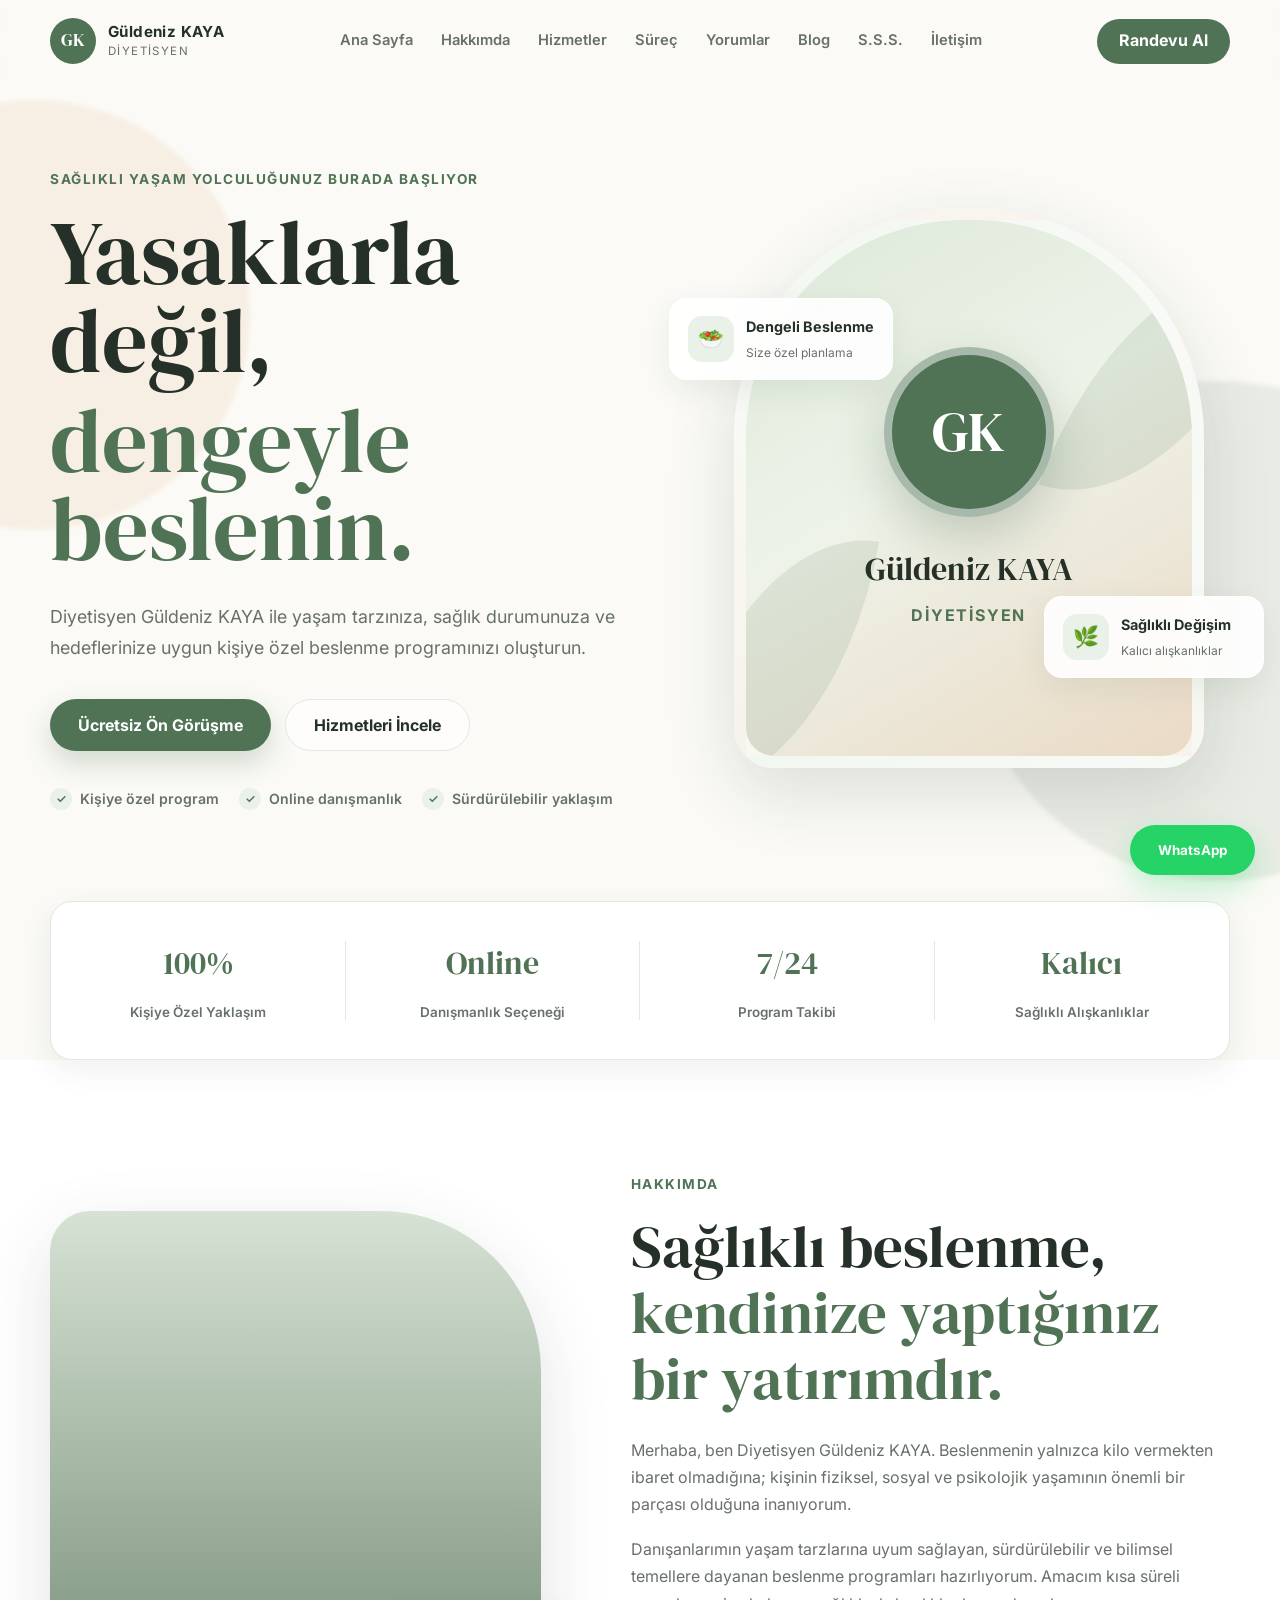
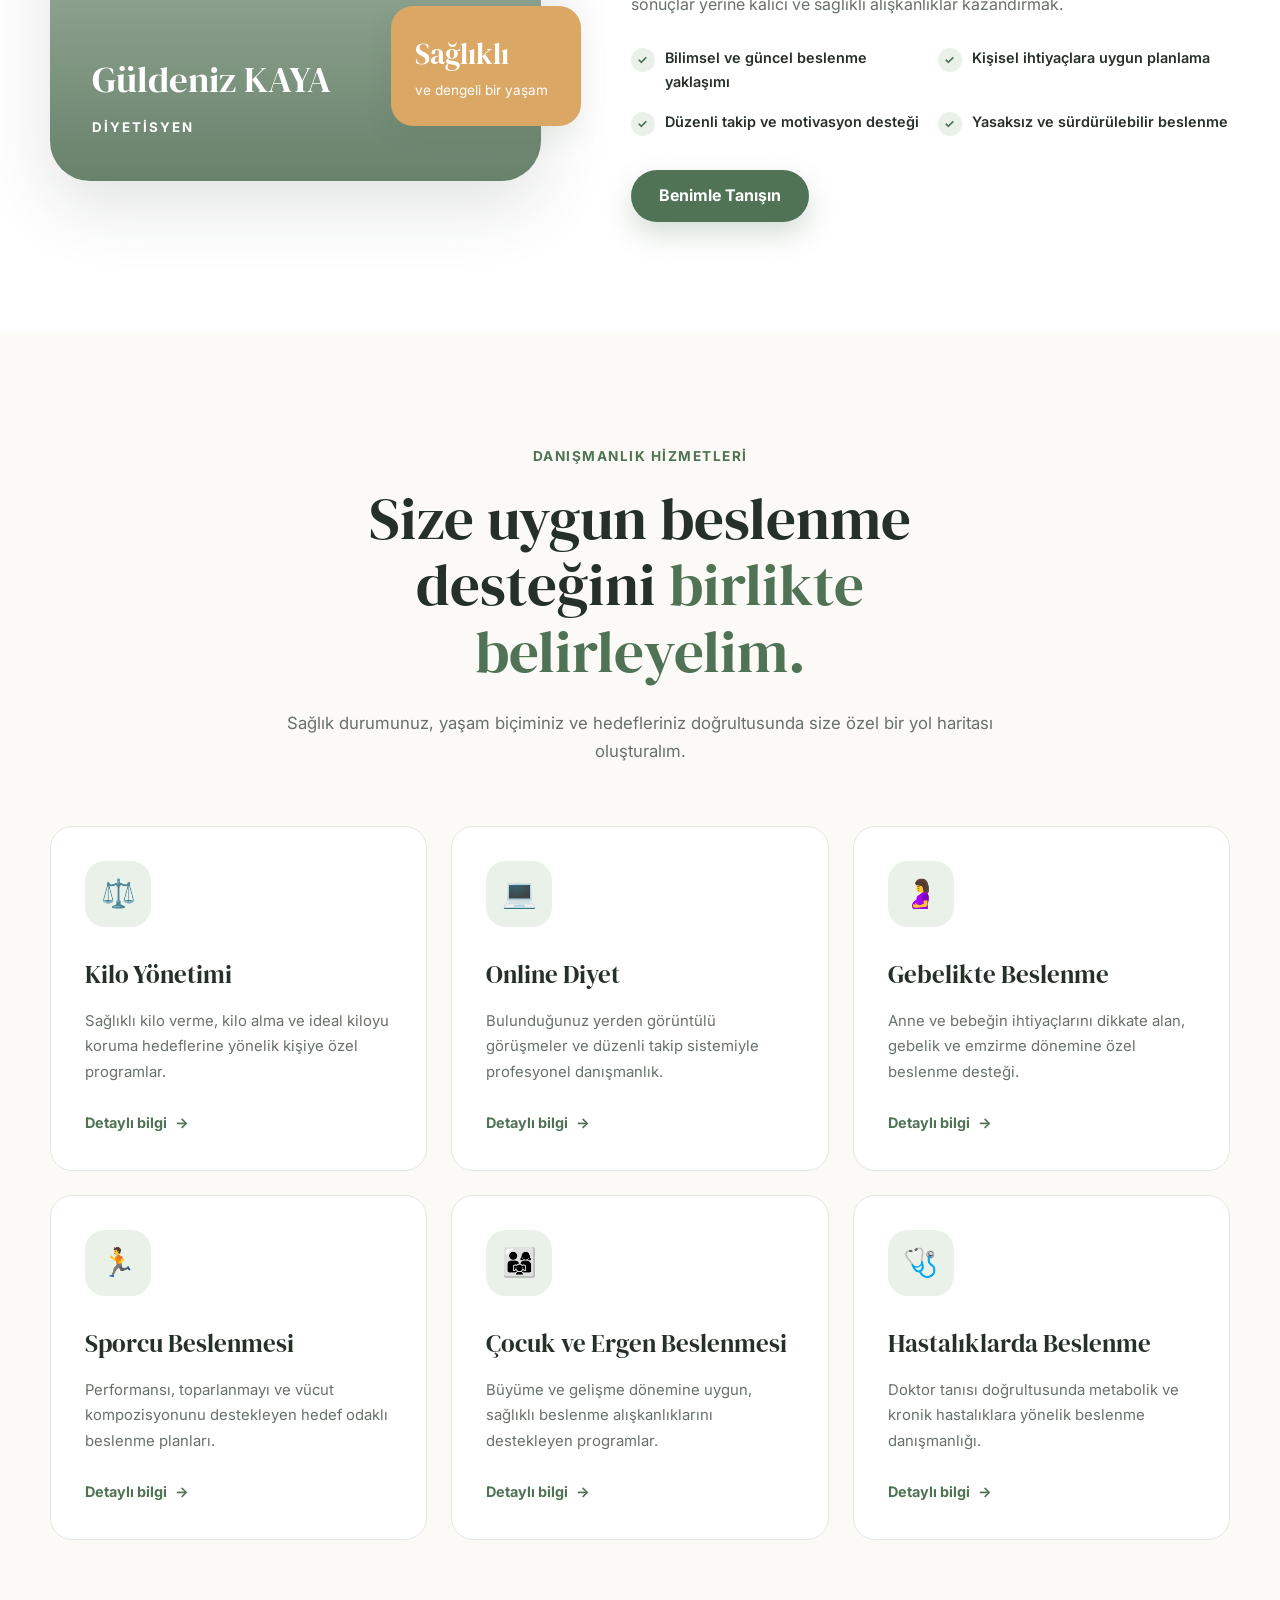
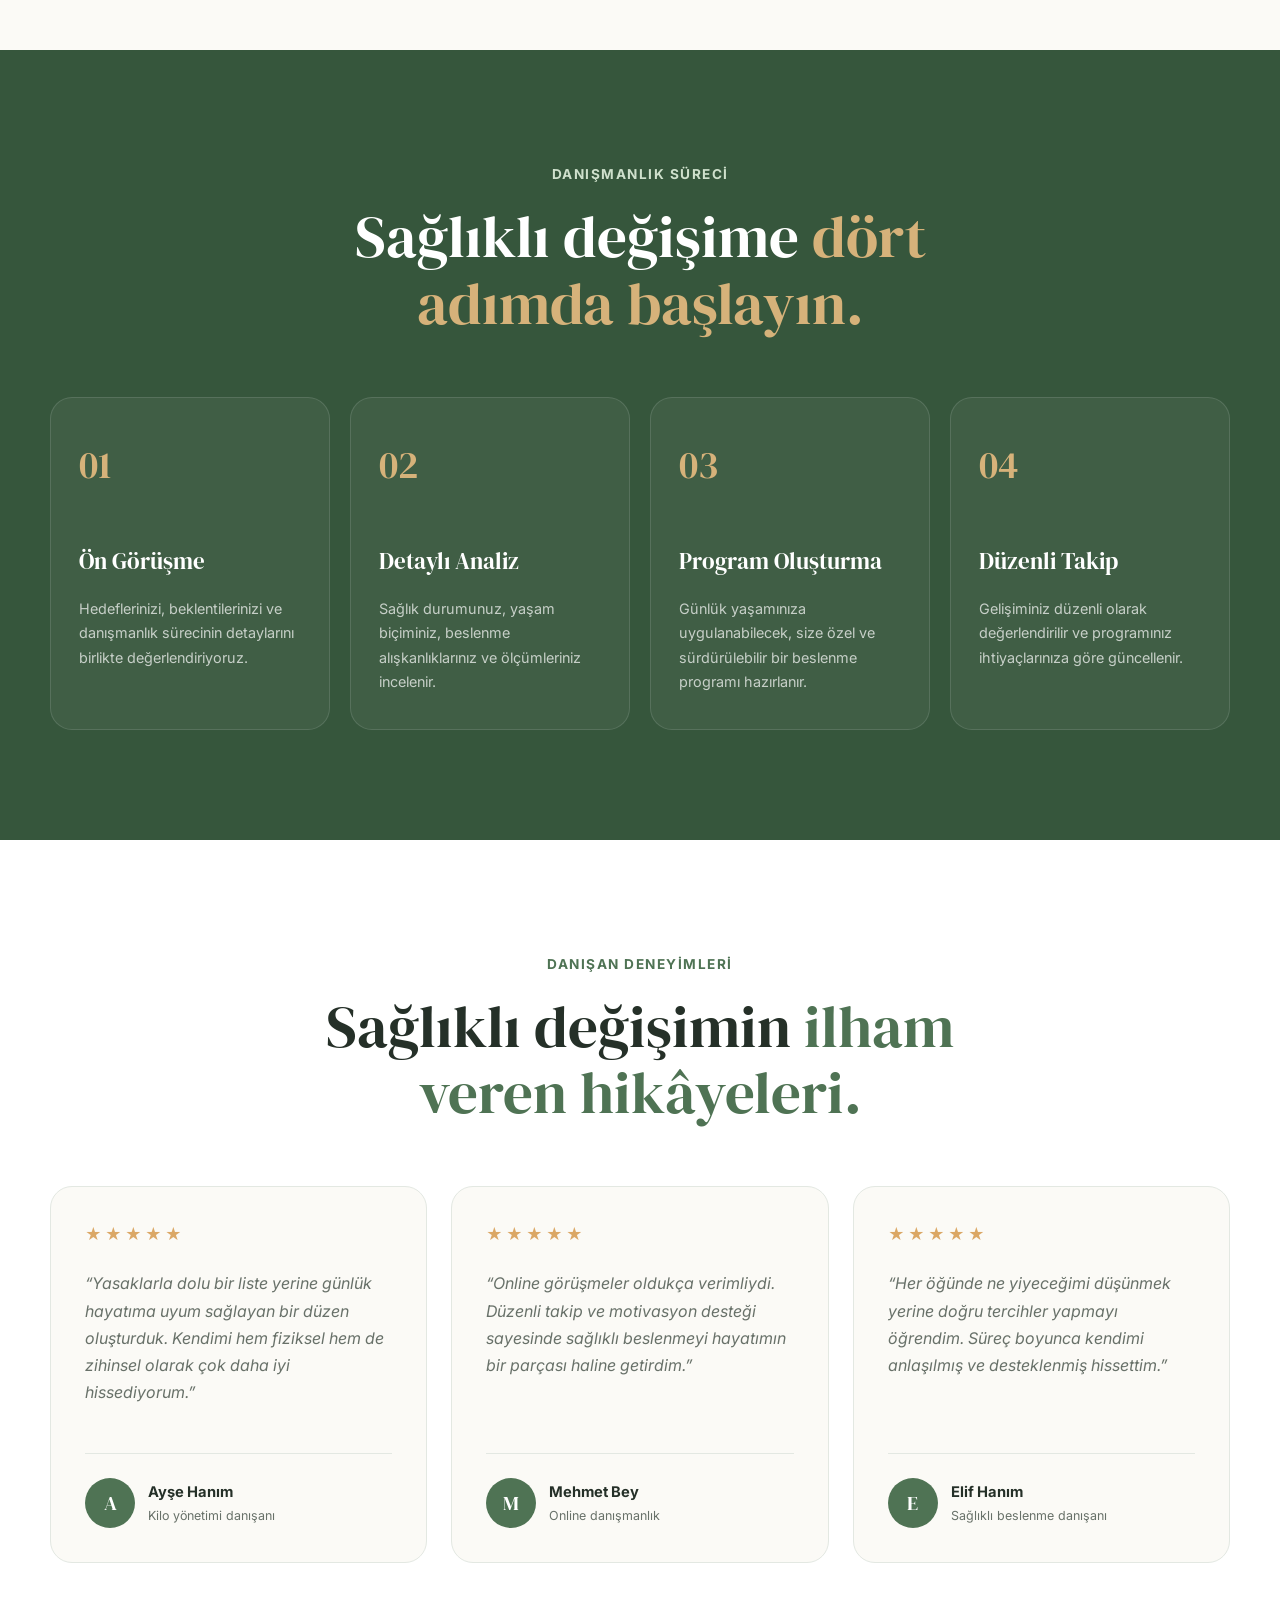
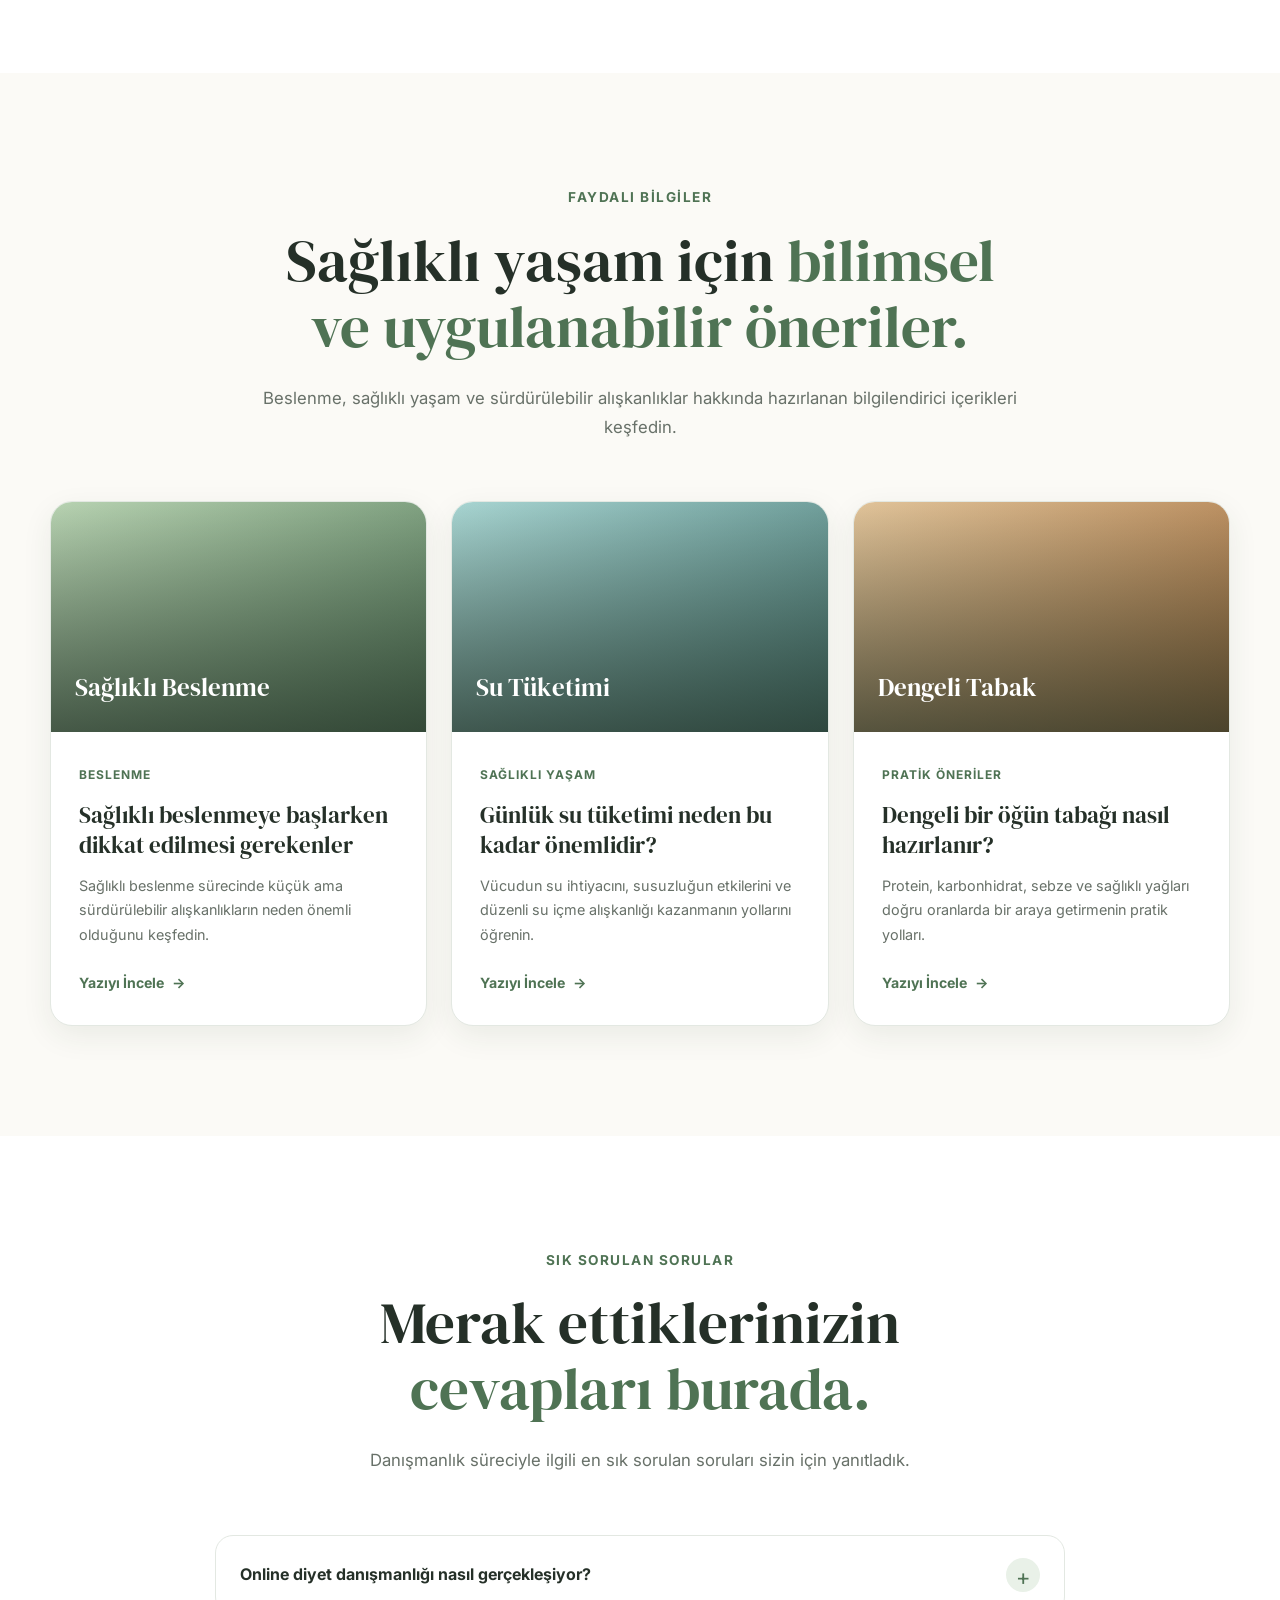
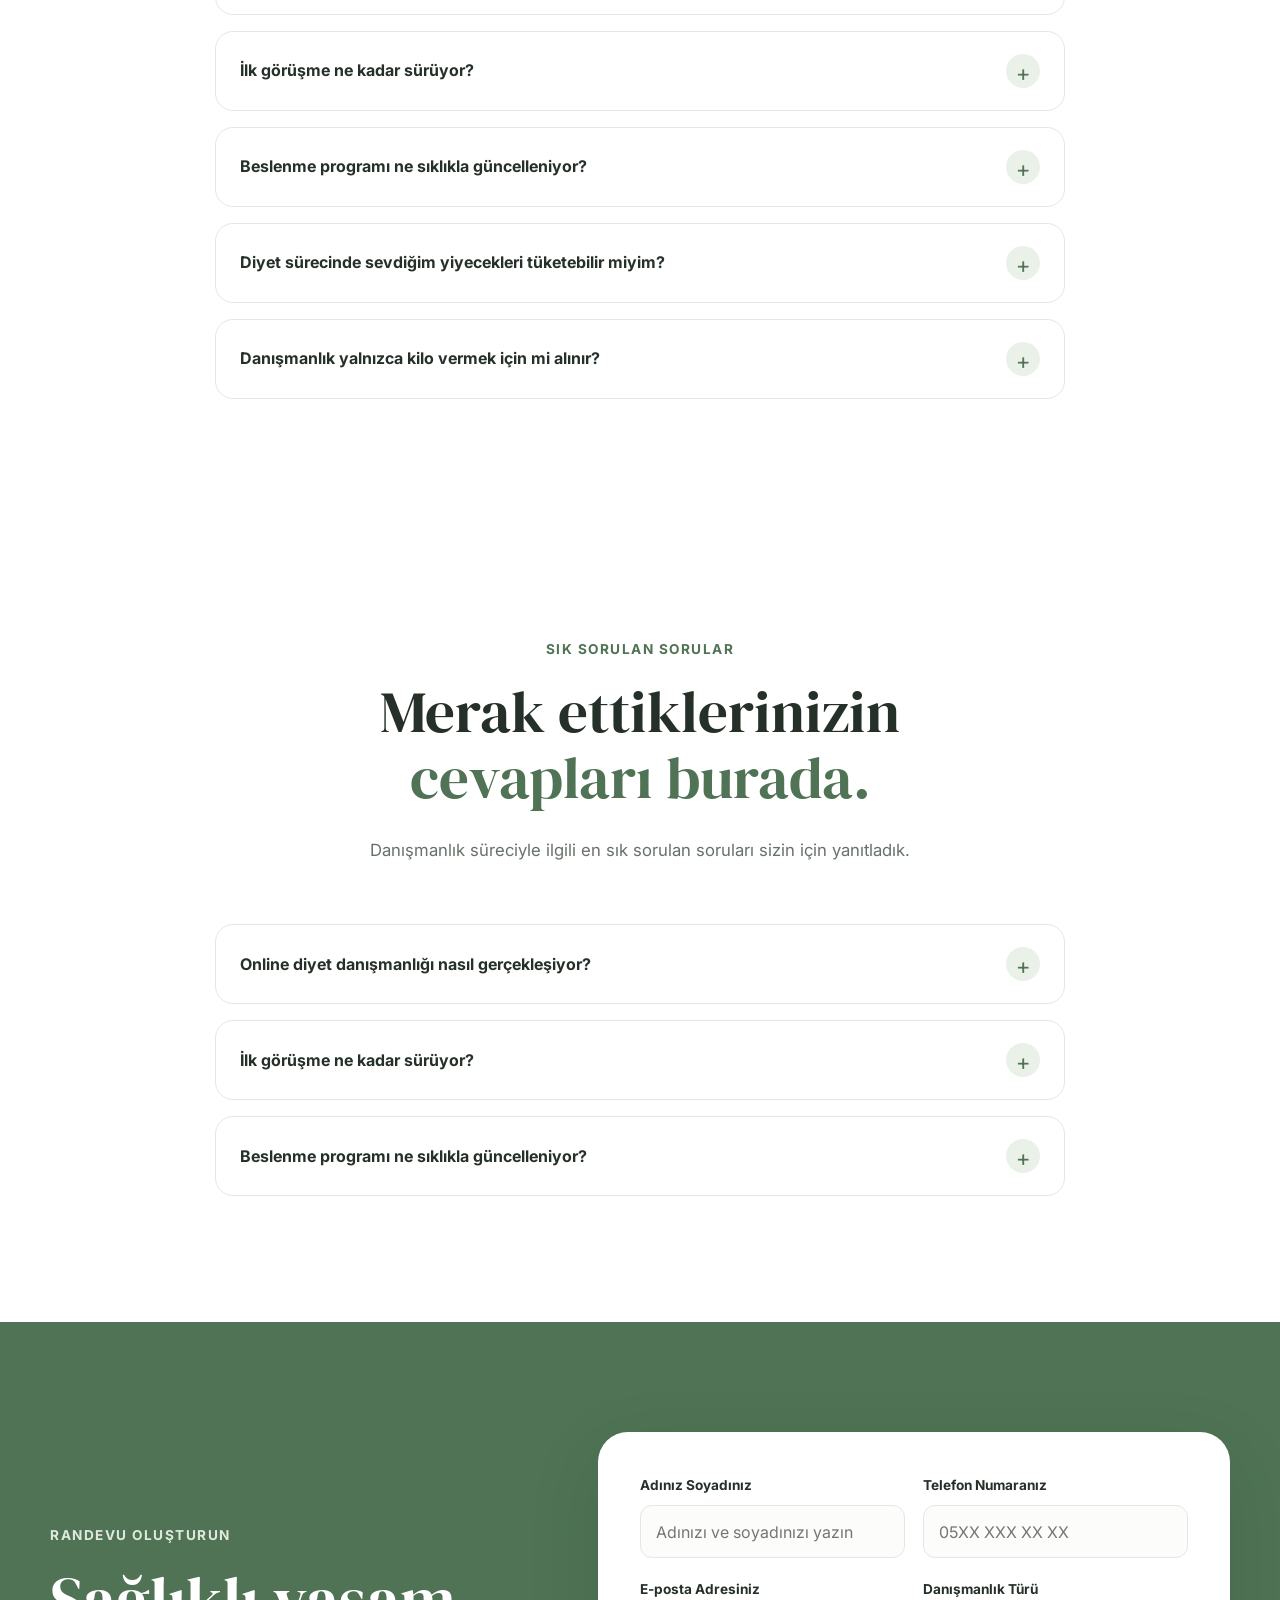
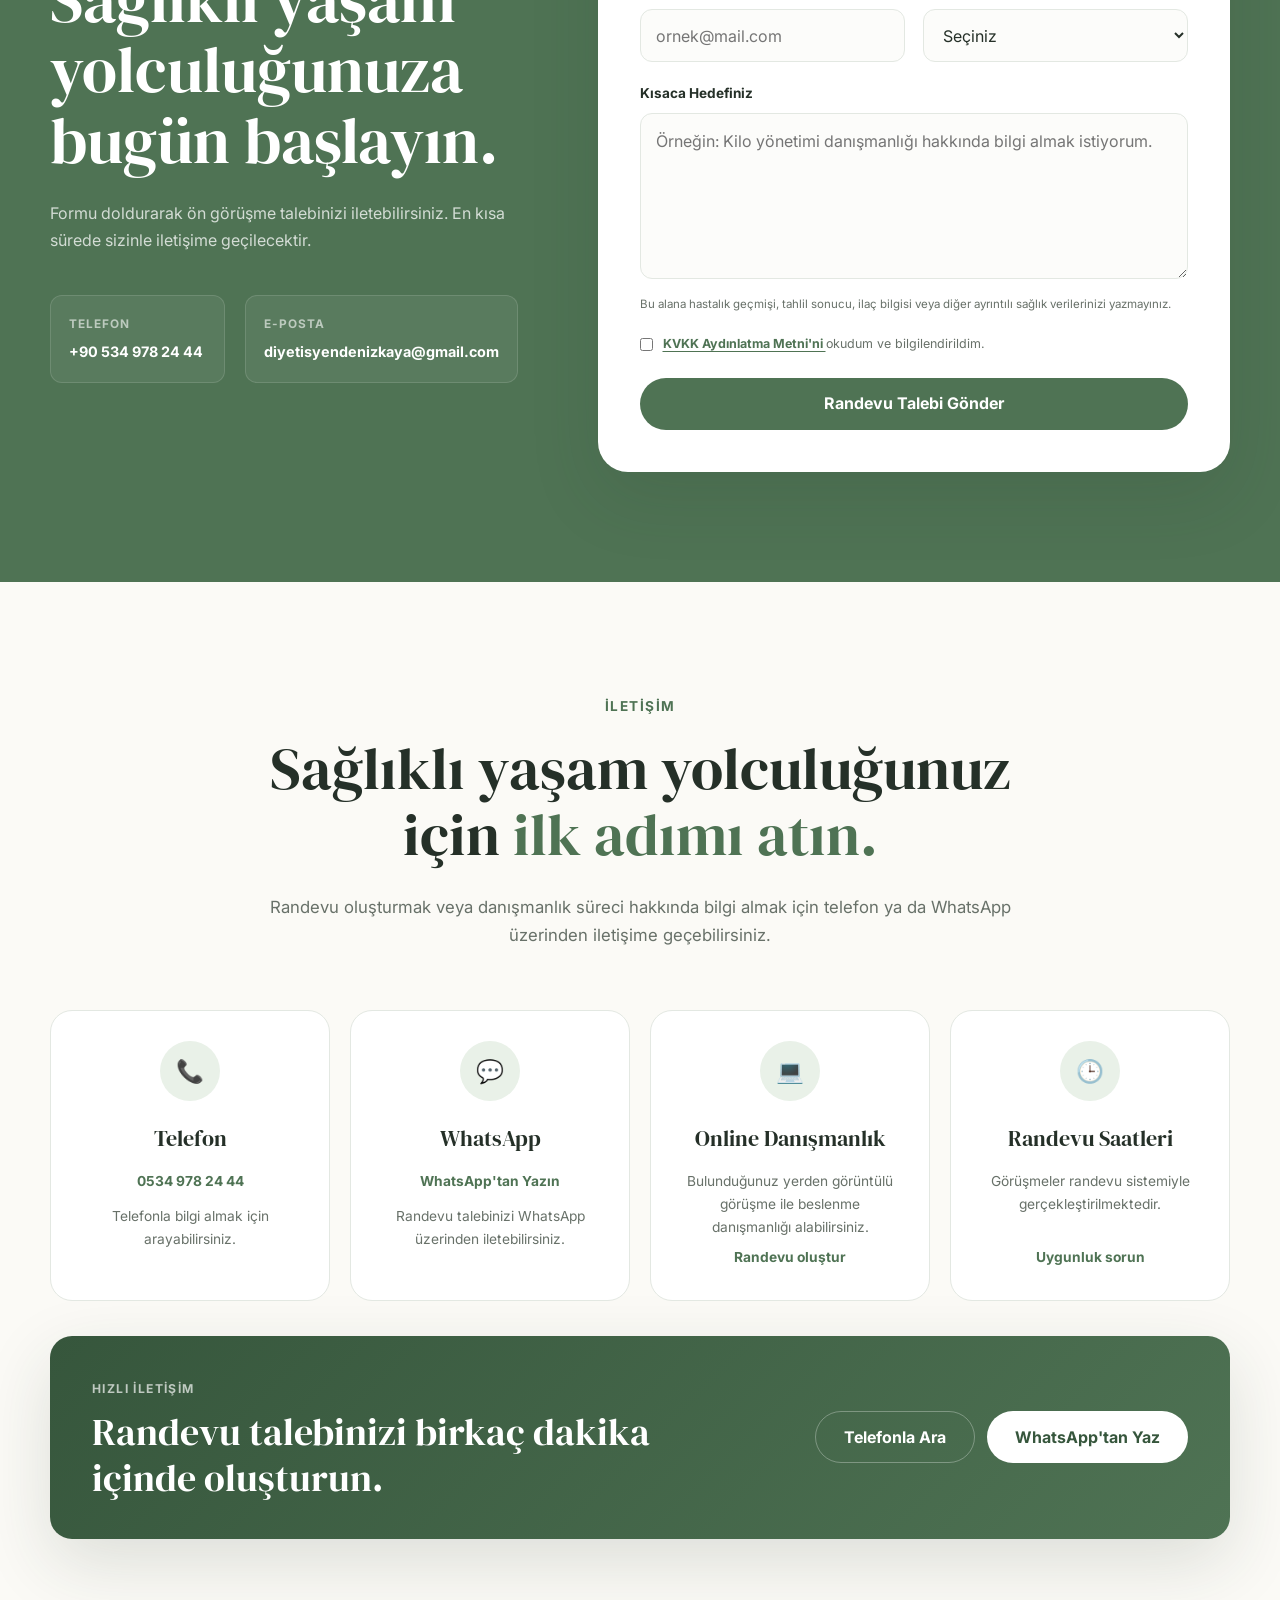
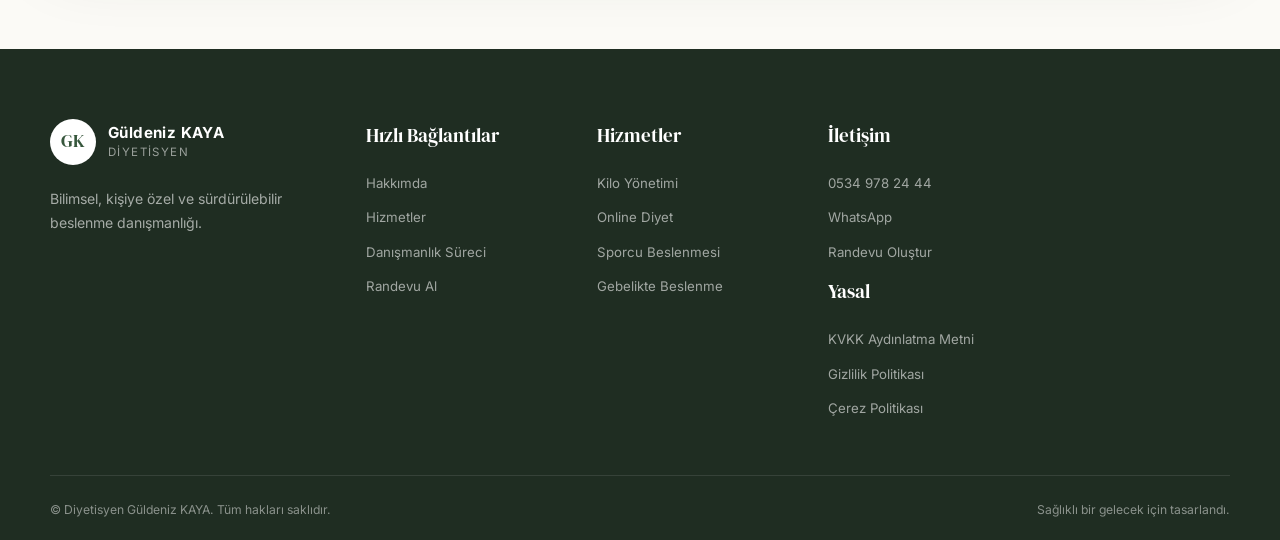
==== index.html @ d4ef9cf7 "Add files via upload Diyetisyen web sitesi ilk sürüm" ====
<!DOCTYPE html>
<html lang="tr">
<head>
    <meta charset="UTF-8">

    <meta
        name="viewport"
        content="width=device-width, initial-scale=1.0"
    >

    <meta
        name="description"
        content="Diyetisyen Güldeniz KAYA ile sağlıklı beslenme, kilo yönetimi, online diyet ve kişiye özel beslenme danışmanlığı."
    >


    <title>Diyetisyen Güldeniz KAYA | Sağlıklı Beslenme Danışmanlığı</title>
<link
    rel="icon"
    href="favicon.svg"
    type="image/svg+xml"
>

<meta
    name="robots"
    content="index, follow, max-image-preview:large"
>

<meta
    property="og:locale"
    content="tr_TR"
>

<meta
    property="og:type"
    content="website"
>

<meta
    property="og:title"
    content="Diyetisyen Güldeniz KAYA | Sağlıklı Beslenme Danışmanlığı"
>

<meta
    property="og:description"
    content="Kişiye özel beslenme danışmanlığı, kilo yönetimi, online diyet, sporcu beslenmesi ve sürdürülebilir sağlıklı yaşam desteği."
>

<meta
    name="twitter:card"
    content="summary"
>

<meta
    name="twitter:title"
    content="Diyetisyen Güldeniz KAYA"
>

<meta
    name="twitter:description"
    content="Kişiye özel, bilimsel ve sürdürülebilir beslenme danışmanlığı."
>
    <!-- Google Fonts -->
    <link rel="preconnect" href="https://fonts.googleapis.com">
    <link rel="preconnect" href="https://fonts.gstatic.com" crossorigin>

    <link
        href="https://fonts.googleapis.com/css2?family=DM+Serif+Display&family=Inter:wght@400;500;600;700&display=swap"
        rel="stylesheet"
    >

    <link rel="stylesheet" href="style.css">
    <script type="application/ld+json">
{
    "@context": "https://schema.org",
    "@type": "Person",
    "name": "Güldeniz KAYA",
    "jobTitle": "Diyetisyen",
    "telephone": "+90 534 978 24 44",
    "description": "Kişiye özel, bilimsel ve sürdürülebilir beslenme danışmanlığı.",
    "knowsAbout": [
        "Sağlıklı beslenme",
        "Kilo yönetimi",
        "Online diyet",
        "Sporcu beslenmesi",
        "Gebelikte beslenme",
        "Çocuk ve ergen beslenmesi"
    ]
}
</script>
</head>

<body>

    <!-- Üst Menü -->
    <header class="header" id="header">
        <div class="container navbar">

            <a href="#anasayfa" class="logo" aria-label="Ana sayfa">
                <span class="logo-icon">GK</span>

                <span class="logo-text">
                    <strong>Güldeniz KAYA</strong>
                    <small>Diyetisyen</small>
                </span>
            </a>

            <nav class="navigation" id="navigation">
                <a href="#anasayfa">Ana Sayfa</a>
                <a href="#hakkimda">Hakkımda</a>
                <a href="#hizmetler">Hizmetler</a>
                <a href="#surec">Süreç</a>
                <a href="#yorumlar">Yorumlar</a>
                <a href="#blog">Blog</a>
                <a href="#sss">S.S.S.</a>
                <a href="#iletisim">İletişim</a>
            </nav>

            <a href="#randevu" class="button button-header">
                Randevu Al
            </a>

            <button
                class="mobile-menu-button"
                id="mobileMenuButton"
                type="button"
                aria-label="Mobil menüyü aç"
                aria-expanded="false"
            >
                <span></span>
                <span></span>
                <span></span>
            </button>

        </div>
    </header>

    <main>

        <!-- Ana Sayfa -->
        <section class="hero" id="anasayfa">
            <div class="hero-decoration hero-decoration-one"></div>
            <div class="hero-decoration hero-decoration-two"></div>

            <div class="container hero-container">

                <div class="hero-content">

                    <span class="section-label">
                        Sağlıklı yaşam yolculuğunuz burada başlıyor
                    </span>

                    <h1>
                        Yasaklarla değil,
                        <span>dengeyle beslenin.</span>
                    </h1>

                    <p class="hero-description">
                        Diyetisyen Güldeniz KAYA ile yaşam tarzınıza,
                        sağlık durumunuza ve hedeflerinize uygun kişiye özel
                        beslenme programınızı oluşturun.
                    </p>

                    <div class="hero-buttons">
                        <a href="#randevu" class="button button-primary">
                            Ücretsiz Ön Görüşme
                        </a>

                        <a href="#hizmetler" class="button button-secondary">
                            Hizmetleri İncele
                        </a>
                    </div>

                    <div class="hero-features">

                        <div class="hero-feature">
                            <span class="check-icon">✓</span>
                            <span>Kişiye özel program</span>
                        </div>

                        <div class="hero-feature">
                            <span class="check-icon">✓</span>
                            <span>Online danışmanlık</span>
                        </div>

                        <div class="hero-feature">
                            <span class="check-icon">✓</span>
                            <span>Sürdürülebilir yaklaşım</span>
                        </div>

                    </div>
                </div>

                <div class="hero-visual">

                    <div class="hero-image-card">

                        <div class="hero-image-placeholder">
                            <div class="leaf leaf-one"></div>
                            <div class="leaf leaf-two"></div>

                            <div class="dietitian-card">
                                <div class="dietitian-avatar">GK</div>

                                <h2>Güldeniz KAYA</h2>
                                <p>Diyetisyen</p>
                            </div>
                        </div>

                        <div class="floating-card floating-card-top">
                            <span class="floating-icon">🥗</span>

                            <div>
                                <strong>Dengeli Beslenme</strong>
                                <small>Size özel planlama</small>
                            </div>
                        </div>

                        <div class="floating-card floating-card-bottom">
                            <span class="floating-icon">🌿</span>

                            <div>
                                <strong>Sağlıklı Değişim</strong>
                                <small>Kalıcı alışkanlıklar</small>
                            </div>
                        </div>

                    </div>
                </div>

            </div>
        </section>

        <!-- Bilgi İstatistikleri -->
        <section class="statistics">
            <div class="container statistics-grid">

                <div class="statistic-item">
                    <strong>100%</strong>
                    <span>Kişiye Özel Yaklaşım</span>
                </div>

                <div class="statistic-item">
                    <strong>Online</strong>
                    <span>Danışmanlık Seçeneği</span>
                </div>

                <div class="statistic-item">
                    <strong>7/24</strong>
                    <span>Program Takibi</span>
                </div>

                <div class="statistic-item">
                    <strong>Kalıcı</strong>
                    <span>Sağlıklı Alışkanlıklar</span>
                </div>

            </div>
        </section>

        <!-- Hakkımda -->
        <section class="section about" id="hakkimda">
            <div class="container about-container">

                <div class="about-visual">
                    <div class="about-image">
                        <span>Güldeniz KAYA</span>
                        <small>Diyetisyen</small>
                    </div>

                    <div class="experience-card">
                        <strong>Sağlıklı</strong>
                        <span>ve dengeli bir yaşam</span>
                    </div>
                </div>

                <div class="about-content">

                    <span class="section-label">Hakkımda</span>

                    <h2 class="section-title">
                        Sağlıklı beslenme,
                        <span>kendinize yaptığınız bir yatırımdır.</span>
                    </h2>

                    <p>
                        Merhaba, ben Diyetisyen Güldeniz KAYA. Beslenmenin
                        yalnızca kilo vermekten ibaret olmadığına; kişinin
                        fiziksel, sosyal ve psikolojik yaşamının önemli bir
                        parçası olduğuna inanıyorum.
                    </p>

                    <p>
                        Danışanlarımın yaşam tarzlarına uyum sağlayan,
                        sürdürülebilir ve bilimsel temellere dayanan beslenme
                        programları hazırlıyorum. Amacım kısa süreli sonuçlar
                        yerine kalıcı ve sağlıklı alışkanlıklar kazandırmak.
                    </p>

                    <div class="about-list">

                        <div class="about-list-item">
                            <span>✓</span>
                            <p>Bilimsel ve güncel beslenme yaklaşımı</p>
                        </div>

                        <div class="about-list-item">
                            <span>✓</span>
                            <p>Kişisel ihtiyaçlara uygun planlama</p>
                        </div>

                        <div class="about-list-item">
                            <span>✓</span>
                            <p>Düzenli takip ve motivasyon desteği</p>
                        </div>

                        <div class="about-list-item">
                            <span>✓</span>
                            <p>Yasaksız ve sürdürülebilir beslenme</p>
                        </div>

                    </div>

                    <a href="#randevu" class="button button-primary">
                        Benimle Tanışın
                    </a>

                </div>
            </div>
        </section>

        <!-- Hizmetler -->
        <section class="section services" id="hizmetler">
            <div class="container">

                <div class="section-heading">
                    <span class="section-label">Danışmanlık Hizmetleri</span>

                    <h2 class="section-title">
                        Size uygun beslenme desteğini
                        <span>birlikte belirleyelim.</span>
                    </h2>

                    <p>
                        Sağlık durumunuz, yaşam biçiminiz ve hedefleriniz
                        doğrultusunda size özel bir yol haritası oluşturalım.
                    </p>
                </div>

                <div class="services-grid">

                    <article class="service-card">
                        <div class="service-icon">⚖️</div>

                        <h3>Kilo Yönetimi</h3>

                        <p>
                            Sağlıklı kilo verme, kilo alma ve ideal kiloyu
                            koruma hedeflerine yönelik kişiye özel programlar.
                        </p>

                        <a href="#randevu">
                            Detaylı bilgi
                            <span>→</span>
                        </a>
                    </article>

                    <article class="service-card">
                        <div class="service-icon">💻</div>

                        <h3>Online Diyet</h3>

                        <p>
                            Bulunduğunuz yerden görüntülü görüşmeler ve düzenli
                            takip sistemiyle profesyonel danışmanlık.
                        </p>

                        <a href="#randevu">
                            Detaylı bilgi
                            <span>→</span>
                        </a>
                    </article>

                    <article class="service-card">
                        <div class="service-icon">🤰</div>

                        <h3>Gebelikte Beslenme</h3>

                        <p>
                            Anne ve bebeğin ihtiyaçlarını dikkate alan,
                            gebelik ve emzirme dönemine özel beslenme desteği.
                        </p>

                        <a href="#randevu">
                            Detaylı bilgi
                            <span>→</span>
                        </a>
                    </article>

                    <article class="service-card">
                        <div class="service-icon">🏃</div>

                        <h3>Sporcu Beslenmesi</h3>

                        <p>
                            Performansı, toparlanmayı ve vücut kompozisyonunu
                            destekleyen hedef odaklı beslenme planları.
                        </p>

                        <a href="#randevu">
                            Detaylı bilgi
                            <span>→</span>
                        </a>
                    </article>

                    <article class="service-card">
                        <div class="service-icon">👨‍👩‍👧</div>

                        <h3>Çocuk ve Ergen Beslenmesi</h3>

                        <p>
                            Büyüme ve gelişme dönemine uygun, sağlıklı beslenme
                            alışkanlıklarını destekleyen programlar.
                        </p>

                        <a href="#randevu">
                            Detaylı bilgi
                            <span>→</span>
                        </a>
                    </article>

                    <article class="service-card">
                        <div class="service-icon">🩺</div>

                        <h3>Hastalıklarda Beslenme</h3>

                        <p>
                            Doktor tanısı doğrultusunda metabolik ve kronik
                            hastalıklara yönelik beslenme danışmanlığı.
                        </p>

                        <a href="#randevu">
                            Detaylı bilgi
                            <span>→</span>
                        </a>
                    </article>

                </div>
            </div>
        </section>

        <!-- Danışmanlık Süreci -->
        <section class="section process" id="surec">
            <div class="container">

                <div class="section-heading">
                    <span class="section-label">Danışmanlık Süreci</span>

                    <h2 class="section-title">
                        Sağlıklı değişime
                        <span>dört adımda başlayın.</span>
                    </h2>
                </div>

                <div class="process-grid">

                    <div class="process-card">
                        <span class="process-number">01</span>
                        <h3>Ön Görüşme</h3>

                        <p>
                            Hedeflerinizi, beklentilerinizi ve danışmanlık
                            sürecinin detaylarını birlikte değerlendiriyoruz.
                        </p>
                    </div>

                    <div class="process-card">
                        <span class="process-number">02</span>
                        <h3>Detaylı Analiz</h3>

                        <p>
                            Sağlık durumunuz, yaşam biçiminiz, beslenme
                            alışkanlıklarınız ve ölçümleriniz incelenir.
                        </p>
                    </div>

                    <div class="process-card">
                        <span class="process-number">03</span>
                        <h3>Program Oluşturma</h3>

                        <p>
                            Günlük yaşamınıza uygulanabilecek, size özel ve
                            sürdürülebilir bir beslenme programı hazırlanır.
                        </p>
                    </div>

                    <div class="process-card">
                        <span class="process-number">04</span>
                        <h3>Düzenli Takip</h3>

                        <p>
                            Gelişiminiz düzenli olarak değerlendirilir ve
                            programınız ihtiyaçlarınıza göre güncellenir.
                        </p>
                    </div>

                </div>
            </div>
        </section>

        <!-- Danışan Yorumları -->
        <section class="section testimonials" id="yorumlar">
            <div class="container">

                <div class="section-heading">
                    <span class="section-label">Danışan Deneyimleri</span>

                    <h2 class="section-title">
                        Sağlıklı değişimin
                        <span>ilham veren hikâyeleri.</span>
                    </h2>
                </div>

                <div class="testimonials-grid">

                    <article class="testimonial-card">
                        <div class="stars">★★★★★</div>

                        <p>
                            “Yasaklarla dolu bir liste yerine günlük hayatıma
                            uyum sağlayan bir düzen oluşturduk. Kendimi hem
                            fiziksel hem de zihinsel olarak çok daha iyi
                            hissediyorum.”
                        </p>

                        <div class="testimonial-person">
                            <div class="person-avatar">A</div>

                            <div>
                                <strong>Ayşe Hanım</strong>
                                <span>Kilo yönetimi danışanı</span>
                            </div>
                        </div>
                    </article>

                    <article class="testimonial-card">
                        <div class="stars">★★★★★</div>

                        <p>
                            “Online görüşmeler oldukça verimliydi. Düzenli
                            takip ve motivasyon desteği sayesinde sağlıklı
                            beslenmeyi hayatımın bir parçası haline getirdim.”
                        </p>

                        <div class="testimonial-person">
                            <div class="person-avatar">M</div>

                            <div>
                                <strong>Mehmet Bey</strong>
                                <span>Online danışmanlık</span>
                            </div>
                        </div>
                    </article>

                    <article class="testimonial-card">
                        <div class="stars">★★★★★</div>

                        <p>
                            “Her öğünde ne yiyeceğimi düşünmek yerine doğru
                            tercihler yapmayı öğrendim. Süreç boyunca kendimi
                            anlaşılmış ve desteklenmiş hissettim.”
                        </p>

                        <div class="testimonial-person">
                            <div class="person-avatar">E</div>

                            <div>
                                <strong>Elif Hanım</strong>
                                <span>Sağlıklı beslenme danışanı</span>
                            </div>
                        </div>
                    </article>

                </div>
            </div>
        </section>
        <!-- Blog ve Faydalı Bilgiler -->
<section class="section blog" id="blog">
    <div class="container">

        <div class="section-heading">
            <span class="section-label">Faydalı Bilgiler</span>

            <h2 class="section-title">
                Sağlıklı yaşam için
                <span>bilimsel ve uygulanabilir öneriler.</span>
            </h2>

            <p>
                Beslenme, sağlıklı yaşam ve sürdürülebilir alışkanlıklar
                hakkında hazırlanan bilgilendirici içerikleri keşfedin.
            </p>
        </div>

        <div class="blog-grid">

            <article class="blog-card">
                <div class="blog-image blog-image-one">
                    <span>Sağlıklı Beslenme</span>
                </div>

                <div class="blog-content">
                    <span class="blog-category">Beslenme</span>

                    <h3>
                        Sağlıklı beslenmeye başlarken dikkat edilmesi gerekenler
                    </h3>

                    <p>
                        Sağlıklı beslenme sürecinde küçük ama sürdürülebilir
                        alışkanlıkların neden önemli olduğunu keşfedin.
                    </p>

                    <a href="saglikli-beslenmeye-baslarken.html">
                        Yazıyı İncele
                        <span>→</span>
                    </a>
                </div>
            </article>

            <article class="blog-card">
                <div class="blog-image blog-image-two">
                    <span>Su Tüketimi</span>
                </div>

                <div class="blog-content">
                    <span class="blog-category">Sağlıklı Yaşam</span>

                    <h3>
                        Günlük su tüketimi neden bu kadar önemlidir?
                    </h3>

                    <p>
                        Vücudun su ihtiyacını, susuzluğun etkilerini ve düzenli
                        su içme alışkanlığı kazanmanın yollarını öğrenin.
                    </p>

                    <a href="gunluk-su-tuketimi.html">
                        Yazıyı İncele
                        <span>→</span>
                    </a>
                </div>
            </article>

            <article class="blog-card">
                <div class="blog-image blog-image-three">
                    <span>Dengeli Tabak</span>
                </div>

                <div class="blog-content">
                    <span class="blog-category">Pratik Öneriler</span>

                    <h3>
                        Dengeli bir öğün tabağı nasıl hazırlanır?
                    </h3>

                    <p>
                        Protein, karbonhidrat, sebze ve sağlıklı yağları doğru
                        oranlarda bir araya getirmenin pratik yolları.
                    </p>

                    <a href="dengeli-ogun-tabagi.html">
                        Yazıyı İncele
                        <span>→</span>
                    </a>
                </div>
            </article>

        </div>

    </div>
</section>
<section class="section faq" id="sss">
    <div class="container">

        <div class="section-heading">
            <span class="section-label">Sık Sorulan Sorular</span>

            <h2 class="section-title">
                Merak ettiklerinizin
                <span>cevapları burada.</span>
            </h2>

            <p>
                Danışmanlık süreciyle ilgili en sık sorulan soruları
                sizin için yanıtladık.
            </p>
        </div>

        <div class="faq-list">

            <div class="faq-item">
                <button class="faq-question" type="button">
                    <span>Online diyet danışmanlığı nasıl gerçekleşiyor?</span>
                    <span class="faq-icon">+</span>
                </button>

                <div class="faq-answer">
                    <p>
                        Görüşmeler görüntülü konuşma üzerinden gerçekleştirilir.
                        Sağlık bilgileriniz, beslenme alışkanlıklarınız ve
                        hedefleriniz değerlendirilerek size özel program hazırlanır.
                    </p>
                </div>
            </div>

            <div class="faq-item">
                <button class="faq-question" type="button">
                    <span>İlk görüşme ne kadar sürüyor?</span>
                    <span class="faq-icon">+</span>
                </button>

                <div class="faq-answer">
                    <p>
                        İlk görüşme genellikle 45 ile 60 dakika arasında sürer.
                        Bu görüşmede sağlık geçmişiniz, günlük yaşamınız ve
                        beslenme alışkanlıklarınız detaylı şekilde değerlendirilir.
                    </p>
                </div>
            </div>

            <div class="faq-item">
                <button class="faq-question" type="button">
                    <span>Beslenme programı ne sıklıkla güncelleniyor?</span>
                    <span class="faq-icon">+</span>
                </button>

                <div class="faq-answer">
                    <p>
                        Program güncelleme sıklığı danışanın ihtiyacına göre
                        belirlenir. Genellikle haftalık veya iki haftalık
                        kontrollerle süreç takip edilir.
                    </p>
                </div>
            </div>

            <div class="faq-item">
                <button class="faq-question" type="button">
                    <span>Diyet sürecinde sevdiğim yiyecekleri tüketebilir miyim?</span>
                    <span class="faq-icon">+</span>
                </button>

                <div class="faq-answer">
                    <p>
                        Amaç yasaklarla dolu bir liste oluşturmak değildir.
                        Porsiyon kontrolü ve denge sağlanarak sevdiğiniz
                        yiyecekler programa uygun şekilde dahil edilebilir.
                    </p>
                </div>
            </div>

            <div class="faq-item">
                <button class="faq-question" type="button">
                    <span>Danışmanlık yalnızca kilo vermek için mi alınır?</span>
                    <span class="faq-icon">+</span>
                </button>

                <div class="faq-answer">
                    <p>
                        Hayır. Kilo alma, kilo koruma, sporcu beslenmesi,
                        gebelik dönemi, çocuk ve ergen beslenmesi ile
                        hastalıklara özel beslenme alanlarında da destek alınabilir.
                    </p>
                </div>
            </div>

        </div>
    </div>
</section>
        <!-- Randevu -->
         <section class="section faq" id="sss">
    <div class="container">

        <div class="section-heading">
            <span class="section-label">Sık Sorulan Sorular</span>

            <h2 class="section-title">
                Merak ettiklerinizin
                <span>cevapları burada.</span>
            </h2>

            <p>
                Danışmanlık süreciyle ilgili en sık sorulan soruları
                sizin için yanıtladık.
            </p>
        </div>

        <div class="faq-list">

            <div class="faq-item">
                <button class="faq-question" type="button">
                    <span>Online diyet danışmanlığı nasıl gerçekleşiyor?</span>
                    <span class="faq-icon">+</span>
                </button>

                <div class="faq-answer">
                    <p>
                        Görüşmeler görüntülü konuşma üzerinden gerçekleştirilir.
                        Sağlık bilgileriniz ve hedefleriniz değerlendirilerek
                        size özel beslenme programı hazırlanır.
                    </p>
                </div>
            </div>

            <div class="faq-item">
                <button class="faq-question" type="button">
                    <span>İlk görüşme ne kadar sürüyor?</span>
                    <span class="faq-icon">+</span>
                </button>

                <div class="faq-answer">
                    <p>
                        İlk görüşme genellikle 45 ile 60 dakika arasında sürer.
                        Sağlık geçmişiniz ve beslenme alışkanlıklarınız ayrıntılı
                        olarak değerlendirilir.
                    </p>
                </div>
            </div>

            <div class="faq-item">
                <button class="faq-question" type="button">
                    <span>Beslenme programı ne sıklıkla güncelleniyor?</span>
                    <span class="faq-icon">+</span>
                </button>

                <div class="faq-answer">
                    <p>
                        Program, danışanın ihtiyacına göre haftalık veya
                        iki haftalık kontrollerle güncellenebilir.
                    </p>
                </div>
            </div>

        </div>
    </div>
</section>
        <section class="section appointment" id="randevu">
            <div class="container appointment-container">

                <div class="appointment-content">
                    <span class="section-label section-label-light">
                        Randevu Oluşturun
                    </span>

                    <h2>
                        Sağlıklı yaşam yolculuğunuza bugün başlayın.
                    </h2>

                    <p>
                        Formu doldurarak ön görüşme talebinizi iletebilirsiniz.
                        En kısa sürede sizinle iletişime geçilecektir.
                    </p>

                    <div class="appointment-contact">

                        <div>
                            <span>Telefon</span>
                            <strong>+90 534 978 24 44</strong>
                        </div>

                        <div>
                            <span>E-posta</span>
                            <strong>diyetisyendenizkaya@gmail.com</strong>
                        </div>

                    </div>
                </div>

                <form class="appointment-form" id="appointmentForm">

                    <div class="form-row">

                        <div class="form-group">
                            <label for="fullName">Adınız Soyadınız</label>

                            <input
                                type="text"
                                id="fullName"
                                name="fullName"
                                placeholder="Adınızı ve soyadınızı yazın"
                                required
                            >
                        </div>

                        <div class="form-group">
                            <label for="phone">Telefon Numaranız</label>

                            <input
                                type="tel"
                                id="phone"
                                name="phone"
                                placeholder="05XX XXX XX XX"
                                required
                            >
                        </div>

                    </div>

                    <div class="form-row">

                        <div class="form-group">
                            <label for="email">E-posta Adresiniz</label>

                            <input
                                type="email"
                                id="email"
                                name="email"
                                placeholder="ornek@mail.com"
                                required
                            >
                        </div>

                        <div class="form-group">
                            <label for="service">Danışmanlık Türü</label>

                            <select id="service" name="service" required>
                                <option value="">Seçiniz</option>
                                <option value="kilo-yonetimi">
                                    Kilo Yönetimi
                                </option>
                                <option value="online-diyet">
                                    Online Diyet
                                </option>
                                <option value="gebelik">
                                    Gebelikte Beslenme
                                </option>
                                <option value="sporcu">
                                    Sporcu Beslenmesi
                                </option>
                                <option value="cocuk">
                                    Çocuk ve Ergen Beslenmesi
                                </option>
                                <option value="hastalik">
                                    Hastalıklarda Beslenme
                                </option>
                            </select>
                        </div>

                    </div>

                    <div class="form-group">
    <label for="message">Kısaca Hedefiniz</label>

    <textarea
        id="message"
        name="message"
        rows="5"
        maxlength="500"
        placeholder="Örneğin: Kilo yönetimi danışmanlığı hakkında bilgi almak istiyorum."
        aria-describedby="messageHelp"
    ></textarea>

    <small class="form-help" id="messageHelp">
        Bu alana hastalık geçmişi, tahlil sonucu, ilaç bilgisi veya
        diğer ayrıntılı sağlık verilerinizi yazmayınız.
    </small>
</div>

                    <label class="privacy-checkbox">
    <input
        type="checkbox"
        id="privacyNotice"
        name="privacyNotice"
        required
    >

    <span>
        <a
            href="kvkk.html"
            target="_blank"
            rel="noopener noreferrer"
        >
            KVKK Aydınlatma Metni'ni
        </a>
        okudum ve bilgilendirildim.
    </span>
</label>

                    <button type="submit" class="button button-form">
                        Randevu Talebi Gönder
                    </button>

                    <p class="form-message" id="formMessage"></p>

                </form>

            </div>
        </section>

        <!-- İletişim -->
<section class="section contact" id="iletisim">
    <div class="container">

        <div class="section-heading">
            <span class="section-label">İletişim</span>

            <h2 class="section-title">
                Sağlıklı yaşam yolculuğunuz için
                <span>ilk adımı atın.</span>
            </h2>

            <p>
                Randevu oluşturmak veya danışmanlık süreci hakkında bilgi
                almak için telefon ya da WhatsApp üzerinden iletişime
                geçebilirsiniz.
            </p>
        </div>

        <div class="contact-grid contact-grid-updated">

            <article class="contact-card">
                <div class="contact-icon">📞</div>

                <h3>Telefon</h3>

                <a href="tel:+905349782444">
                    0534 978 24 44
                </a>

                <p class="contact-description">
                    Telefonla bilgi almak için arayabilirsiniz.
                </p>
            </article>

            <article class="contact-card">
                <div class="contact-icon">💬</div>

                <h3>WhatsApp</h3>

                <a
                    href="https://wa.me/905349782444"
                    target="_blank"
                    rel="noopener noreferrer"
                >
                    WhatsApp'tan Yazın
                </a>

                <p class="contact-description">
                    Randevu talebinizi WhatsApp üzerinden iletebilirsiniz.
                </p>
            </article>

            <article class="contact-card">
                <div class="contact-icon">💻</div>

                <h3>Online Danışmanlık</h3>

                <p>
                    Bulunduğunuz yerden görüntülü görüşme ile beslenme
                    danışmanlığı alabilirsiniz.
                </p>

                <a href="#randevu">
                    Randevu oluştur
                </a>
            </article>

            <article class="contact-card">
                <div class="contact-icon">🕒</div>

                <h3>Randevu Saatleri</h3>

                <p>
                    Görüşmeler randevu sistemiyle gerçekleştirilmektedir.
                </p>

                <a
                    href="https://wa.me/905349782444"
                    target="_blank"
                    rel="noopener noreferrer"
                >
                    Uygunluk sorun
                </a>
            </article>

        </div>

        <div class="contact-call-to-action">

            <div>
                <span>Hızlı iletişim</span>

                <h3>
                    Randevu talebinizi birkaç dakika içinde oluşturun.
                </h3>
            </div>

            <div class="contact-action-buttons">

                <a
                    href="tel:+905349782444"
                    class="button button-secondary"
                >
                    Telefonla Ara
                </a>

                <a
                    href="https://wa.me/905349782444?text=Merhaba%20Diyetisyen%20G%C3%BCldeniz%20KAYA%2C%20dan%C4%B1%C5%9Fmanl%C4%B1k%20hakk%C4%B1nda%20bilgi%20almak%20istiyorum."
                    class="button button-primary"
                    target="_blank"
                    rel="noopener noreferrer"
                >
                    WhatsApp'tan Yaz
                </a>

            </div>

        </div>

    </div>
</section>

    </main>

    <!-- Alt Kısım -->
    <footer class="footer">
        <div class="container footer-container">

            <div class="footer-brand">
                <a href="#anasayfa" class="logo footer-logo">
                    <span class="logo-icon">GK</span>

                    <span class="logo-text">
                        <strong>Güldeniz KAYA</strong>
                        <small>Diyetisyen</small>
                    </span>
                </a>

                <p>
                    Bilimsel, kişiye özel ve sürdürülebilir beslenme
                    danışmanlığı.
                </p>
            </div>

            <div class="footer-links">
                <h3>Hızlı Bağlantılar</h3>

                <a href="#hakkimda">Hakkımda</a>
                <a href="#hizmetler">Hizmetler</a>
                <a href="#surec">Danışmanlık Süreci</a>
                <a href="#randevu">Randevu Al</a>
            </div>

            <div class="footer-links">
                <h3>Hizmetler</h3>

                <a href="#hizmetler">Kilo Yönetimi</a>
                <a href="#hizmetler">Online Diyet</a>
                <a href="#hizmetler">Sporcu Beslenmesi</a>
                <a href="#hizmetler">Gebelikte Beslenme</a>
            </div>

            <div class="footer-links">
                <div class="footer-links">
    <h3>İletişim</h3>

    <a href="tel:+905349782444">
        0534 978 24 44
    </a>

    <a
        href="https://wa.me/905349782444"
        target="_blank"
        rel="noopener noreferrer"
    >
        WhatsApp
    </a>

    <a href="#randevu">
        Randevu Oluştur
    </a>
</div>
                <h3>Yasal</h3>

                <a href="kvkk.html">KVKK Aydınlatma Metni</a>
                <a href="gizlilik-politikasi.html">
    Gizlilik Politikası
</a>
                <a href="gizlilik-politikasi.html#cerezler">
    Çerez Politikası
</a>
            </div>

        </div>

        <div class="container footer-bottom">
            <p>
                © <span id="currentYear"></span> Diyetisyen Güldeniz KAYA.
                Tüm hakları saklıdır.
            </p>

            <p>Sağlıklı bir gelecek için tasarlandı.</p>
        </div>
    </footer>

    <!-- WhatsApp Butonu -->
    <a
        href="https://wa.me/905349782444"
        class="whatsapp-button"
        target="_blank"
        rel="noopener noreferrer"
        aria-label="WhatsApp üzerinden iletişime geç"
    >
        <span>WhatsApp</span>
    </a>

    <script src="script.js"></script>
</body>
</html>
---- style.css ----
/* =========================
   Genel Ayarlar
========================= */

:root {
    --primary: #4f7354;
    --primary-dark: #36563c;
    --primary-light: #e9f1e8;
    --secondary: #dba765;
    --background: #fbfaf6;
    --surface: #ffffff;
    --text: #253028;
    --text-light: #687169;
    --border: #e3e8e2;
    --danger: #b84b4b;
    --success: #3f7350;

    --shadow-small: 0 10px 30px rgba(38, 58, 42, 0.08);
    --shadow-large: 0 24px 70px rgba(38, 58, 42, 0.14);

    --radius-small: 12px;
    --radius-medium: 22px;
    --radius-large: 36px;

    --container-width: 1180px;
}

* {
    margin: 0;
    padding: 0;
    box-sizing: border-box;
}

html {
    scroll-behavior: smooth;
    scroll-padding-top: 90px;
}

body {
    font-family: "Inter", sans-serif;
    background-color: var(--background);
    color: var(--text);
    line-height: 1.7;
}

body.menu-open {
    overflow: hidden;
}

a {
    color: inherit;
    text-decoration: none;
}

button,
input,
textarea,
select {
    font: inherit;
}

button {
    border: none;
}

img {
    display: block;
    max-width: 100%;
}

.container {
    width: min(calc(100% - 40px), var(--container-width));
    margin-inline: auto;
}

.section {
    padding: 110px 0;
}

.section-label {
    display: inline-block;
    margin-bottom: 18px;
    color: var(--primary);
    font-size: 0.85rem;
    font-weight: 700;
    letter-spacing: 1.5px;
    text-transform: uppercase;
}

.section-label-light {
    color: #dfeadd;
}

.section-title {
    max-width: 760px;
    margin-bottom: 24px;
    font-family: "DM Serif Display", serif;
    font-size: clamp(2.2rem, 5vw, 3.7rem);
    font-weight: 400;
    line-height: 1.12;
}

.section-title span {
    color: var(--primary);
}

.section-heading {
    max-width: 760px;
    margin: 0 auto 60px;
    text-align: center;
}

.section-heading .section-title {
    margin-inline: auto;
}

.section-heading > p {
    color: var(--text-light);
    font-size: 1.05rem;
}

.button {
    display: inline-flex;
    align-items: center;
    justify-content: center;
    min-height: 52px;
    padding: 0 28px;
    border-radius: 999px;
    font-weight: 700;
    cursor: pointer;
    transition:
        transform 0.25s ease,
        background-color 0.25s ease,
        color 0.25s ease,
        box-shadow 0.25s ease;
}

.button:hover {
    transform: translateY(-2px);
}

.button-primary {
    background-color: var(--primary);
    color: #ffffff;
    box-shadow: 0 12px 28px rgba(79, 115, 84, 0.24);
}

.button-primary:hover {
    background-color: var(--primary-dark);
}

.button-secondary {
    border: 1px solid var(--border);
    background-color: rgba(255, 255, 255, 0.7);
    color: var(--text);
}

.button-secondary:hover {
    border-color: var(--primary);
    color: var(--primary);
}

.button-header {
    min-height: 45px;
    padding: 0 22px;
    background-color: var(--primary);
    color: #ffffff;
}

/* =========================
   Header
========================= */

.header {
    position: fixed;
    z-index: 1000;
    top: 0;
    right: 0;
    left: 0;
    border-bottom: 1px solid transparent;
    background-color: rgba(251, 250, 246, 0.84);
    backdrop-filter: blur(16px);
    transition:
        box-shadow 0.3s ease,
        border-color 0.3s ease;
}

.header.scrolled {
    border-color: var(--border);
    box-shadow: 0 8px 30px rgba(37, 48, 40, 0.07);
}

.navbar {
    display: flex;
    align-items: center;
    justify-content: space-between;
    min-height: 82px;
    gap: 30px;
}

.logo {
    display: inline-flex;
    align-items: center;
    gap: 12px;
    flex-shrink: 0;
}

.logo-icon {
    display: grid;
    place-items: center;
    width: 46px;
    height: 46px;
    border-radius: 50%;
    background-color: var(--primary);
    color: #ffffff;
    font-family: "DM Serif Display", serif;
    font-size: 1.1rem;
}

.logo-text {
    display: flex;
    flex-direction: column;
    line-height: 1.2;
}

.logo-text strong {
    font-size: 0.95rem;
    letter-spacing: 0.4px;
}

.logo-text small {
    margin-top: 4px;
    color: var(--text-light);
    font-size: 0.72rem;
    letter-spacing: 1.4px;
    text-transform: uppercase;
}

.navigation {
    display: flex;
    align-items: center;
    justify-content: center;
    gap: 28px;
}

.navigation a {
    position: relative;
    color: var(--text-light);
    font-size: 0.92rem;
    font-weight: 600;
    transition: color 0.25s ease;
}

.navigation a::after {
    position: absolute;
    right: 0;
    bottom: -8px;
    left: 0;
    width: 0;
    height: 2px;
    margin: auto;
    background-color: var(--primary);
    content: "";
    transition: width 0.25s ease;
}

.navigation a:hover {
    color: var(--primary);
}

.navigation a:hover::after {
    width: 100%;
}

.mobile-menu-button {
    display: none;
    width: 44px;
    height: 44px;
    border-radius: 50%;
    background-color: var(--primary-light);
    cursor: pointer;
}

.mobile-menu-button span {
    display: block;
    width: 20px;
    height: 2px;
    margin: 4px auto;
    background-color: var(--primary-dark);
    transition: 0.25s ease;
}

/* =========================
   Hero
========================= */

.hero {
    position: relative;
    min-height: 780px;
    padding: 165px 0 90px;
    overflow: hidden;
}

.hero-decoration {
    position: absolute;
    border-radius: 50%;
    filter: blur(2px);
}

.hero-decoration-one {
    top: 100px;
    left: -180px;
    width: 430px;
    height: 430px;
    background-color: rgba(219, 167, 101, 0.12);
}

.hero-decoration-two {
    right: -190px;
    bottom: 20px;
    width: 500px;
    height: 500px;
    background-color: rgba(79, 115, 84, 0.1);
}

.hero-container {
    position: relative;
    z-index: 2;
    display: grid;
    grid-template-columns: 1.05fr 0.95fr;
    align-items: center;
    gap: 80px;
}

.hero-content h1 {
    max-width: 720px;
    font-family: "DM Serif Display", serif;
    font-size: clamp(3.2rem, 7vw, 5.9rem);
    font-weight: 400;
    line-height: 0.98;
}

.hero-content h1 span {
    display: block;
    margin-top: 12px;
    color: var(--primary);
}

.hero-description {
    max-width: 650px;
    margin-top: 30px;
    color: var(--text-light);
    font-size: 1.12rem;
}

.hero-buttons {
    display: flex;
    flex-wrap: wrap;
    gap: 14px;
    margin-top: 36px;
}

.hero-features {
    display: flex;
    flex-wrap: wrap;
    gap: 20px;
    margin-top: 36px;
}

.hero-feature {
    display: flex;
    align-items: center;
    gap: 8px;
    color: var(--text-light);
    font-size: 0.88rem;
    font-weight: 600;
}

.check-icon {
    display: grid;
    place-items: center;
    width: 22px;
    height: 22px;
    border-radius: 50%;
    background-color: var(--primary-light);
    color: var(--primary);
    font-size: 0.75rem;
}

.hero-visual {
    display: flex;
    justify-content: center;
}

.hero-image-card {
    position: relative;
    width: min(100%, 470px);
}

.hero-image-placeholder {
    position: relative;
    display: grid;
    place-items: center;
    min-height: 560px;
    border: 12px solid rgba(255, 255, 255, 0.65);
    border-radius: 230px 230px 40px 40px;
    background:
        linear-gradient(
            150deg,
            #dce8d9 0%,
            #eef3e9 45%,
            #eadac5 100%
        );
    box-shadow: var(--shadow-large);
    overflow: hidden;
}

.dietitian-card {
    position: relative;
    z-index: 2;
    text-align: center;
}

.dietitian-avatar {
    display: grid;
    place-items: center;
    width: 170px;
    height: 170px;
    margin: 0 auto 25px;
    border: 8px solid rgba(255, 255, 255, 0.5);
    border-radius: 50%;
    background-color: var(--primary);
    color: #ffffff;
    font-family: "DM Serif Display", serif;
    font-size: 3.5rem;
    box-shadow: 0 20px 50px rgba(54, 86, 60, 0.25);
}

.dietitian-card h2 {
    font-family: "DM Serif Display", serif;
    font-size: 2rem;
    font-weight: 400;
}

.dietitian-card p {
    margin-top: 6px;
    color: var(--primary);
    font-weight: 700;
    letter-spacing: 1.8px;
    text-transform: uppercase;
}

.leaf {
    position: absolute;
    width: 160px;
    height: 280px;
    border-radius: 100% 0 100% 0;
    background-color: rgba(79, 115, 84, 0.12);
}

.leaf-one {
    top: 20px;
    right: -50px;
    transform: rotate(20deg);
}

.leaf-two {
    bottom: -50px;
    left: -50px;
    transform: rotate(190deg);
}

.floating-card {
    position: absolute;
    z-index: 3;
    display: flex;
    align-items: center;
    gap: 12px;
    min-width: 220px;
    padding: 16px 18px;
    border: 1px solid rgba(255, 255, 255, 0.8);
    border-radius: 18px;
    background-color: rgba(255, 255, 255, 0.88);
    box-shadow: var(--shadow-small);
    backdrop-filter: blur(10px);
}

.floating-card-top {
    top: 90px;
    left: -65px;
}

.floating-card-bottom {
    right: -60px;
    bottom: 90px;
}

.floating-icon {
    display: grid;
    place-items: center;
    width: 46px;
    height: 46px;
    border-radius: 14px;
    background-color: var(--primary-light);
    font-size: 1.3rem;
}

.floating-card div {
    display: flex;
    flex-direction: column;
}

.floating-card strong {
    font-size: 0.9rem;
}

.floating-card small {
    margin-top: 3px;
    color: var(--text-light);
    font-size: 0.75rem;
}

/* =========================
   İstatistikler
========================= */

.statistics {
    position: relative;
    z-index: 5;
}

.statistics-grid {
    display: grid;
    grid-template-columns: repeat(4, 1fr);
    border: 1px solid var(--border);
    border-radius: var(--radius-medium);
    background-color: var(--surface);
    box-shadow: var(--shadow-small);
}

.statistic-item {
    position: relative;
    padding: 34px 20px;
    text-align: center;
}

.statistic-item:not(:last-child)::after {
    position: absolute;
    top: 25%;
    right: 0;
    width: 1px;
    height: 50%;
    background-color: var(--border);
    content: "";
}

.statistic-item strong {
    display: block;
    margin-bottom: 7px;
    color: var(--primary);
    font-family: "DM Serif Display", serif;
    font-size: 2rem;
    font-weight: 400;
}

.statistic-item span {
    color: var(--text-light);
    font-size: 0.84rem;
    font-weight: 600;
}

/* =========================
   Hakkımda
========================= */

.about {
    background-color: #ffffff;
}

.about-container {
    display: grid;
    grid-template-columns: 0.9fr 1.1fr;
    align-items: center;
    gap: 90px;
}

.about-visual {
    position: relative;
}

.about-image {
    display: flex;
    flex-direction: column;
    justify-content: flex-end;
    min-height: 570px;
    padding: 42px;
    border-radius: 40px 160px 40px 40px;
    background:
        linear-gradient(
            180deg,
            rgba(79, 115, 84, 0.06),
            rgba(54, 86, 60, 0.7)
        ),
        #dfe9dc;
    box-shadow: var(--shadow-large);
    color: #ffffff;
}

.about-image span {
    font-family: "DM Serif Display", serif;
    font-size: 2.3rem;
}

.about-image small {
    margin-top: 6px;
    font-weight: 700;
    letter-spacing: 2px;
    text-transform: uppercase;
}

.experience-card {
    position: absolute;
    right: -40px;
    bottom: 55px;
    display: flex;
    flex-direction: column;
    width: 190px;
    padding: 24px;
    border-radius: var(--radius-medium);
    background-color: var(--secondary);
    color: #ffffff;
    box-shadow: var(--shadow-small);
}

.experience-card strong {
    font-family: "DM Serif Display", serif;
    font-size: 1.8rem;
    font-weight: 400;
}

.experience-card span {
    font-size: 0.85rem;
}

.about-content > p {
    margin-bottom: 18px;
    color: var(--text-light);
}

.about-list {
    display: grid;
    grid-template-columns: repeat(2, 1fr);
    gap: 15px;
    margin: 28px 0 34px;
}

.about-list-item {
    display: flex;
    align-items: flex-start;
    gap: 10px;
}

.about-list-item span {
    display: grid;
    flex: 0 0 24px;
    place-items: center;
    width: 24px;
    height: 24px;
    margin-top: 2px;
    border-radius: 50%;
    background-color: var(--primary-light);
    color: var(--primary);
    font-size: 0.75rem;
    font-weight: 700;
}

.about-list-item p {
    font-size: 0.9rem;
    font-weight: 600;
}

/* =========================
   Hizmetler
========================= */

.services {
    background-color: var(--background);
}

.services-grid {
    display: grid;
    grid-template-columns: repeat(3, 1fr);
    gap: 24px;
}

.service-card {
    padding: 34px;
    border: 1px solid var(--border);
    border-radius: var(--radius-medium);
    background-color: var(--surface);
    transition:
        transform 0.3s ease,
        box-shadow 0.3s ease,
        border-color 0.3s ease;
}

.service-card:hover {
    transform: translateY(-8px);
    border-color: rgba(79, 115, 84, 0.35);
    box-shadow: var(--shadow-large);
}

.service-icon {
    display: grid;
    place-items: center;
    width: 66px;
    height: 66px;
    margin-bottom: 26px;
    border-radius: 20px;
    background-color: var(--primary-light);
    font-size: 1.75rem;
}

.service-card h3 {
    margin-bottom: 14px;
    font-family: "DM Serif Display", serif;
    font-size: 1.55rem;
    font-weight: 400;
}

.service-card p {
    margin-bottom: 24px;
    color: var(--text-light);
    font-size: 0.93rem;
}

.service-card a {
    display: inline-flex;
    align-items: center;
    gap: 8px;
    color: var(--primary);
    font-size: 0.9rem;
    font-weight: 700;
}

.service-card a span {
    transition: transform 0.25s ease;
}

.service-card a:hover span {
    transform: translateX(5px);
}

/* =========================
   Süreç
========================= */

.process {
    background-color: var(--primary-dark);
    color: #ffffff;
}

.process .section-label {
    color: #cfe0cc;
}

.process .section-title span {
    color: #d6b27a;
}

.process-grid {
    display: grid;
    grid-template-columns: repeat(4, 1fr);
    gap: 20px;
}

.process-card {
    position: relative;
    padding: 34px 28px;
    border: 1px solid rgba(255, 255, 255, 0.12);
    border-radius: var(--radius-medium);
    background-color: rgba(255, 255, 255, 0.05);
}

.process-number {
    display: inline-block;
    margin-bottom: 45px;
    color: #d6b27a;
    font-family: "DM Serif Display", serif;
    font-size: 2.4rem;
}

.process-card h3 {
    margin-bottom: 15px;
    font-family: "DM Serif Display", serif;
    font-size: 1.45rem;
    font-weight: 400;
}

.process-card p {
    color: rgba(255, 255, 255, 0.7);
    font-size: 0.9rem;
}

/* =========================
   Yorumlar
========================= */

.testimonials {
    background-color: #ffffff;
}

.testimonials-grid {
    display: grid;
    grid-template-columns: repeat(3, 1fr);
    gap: 24px;
}

.testimonial-card {
    padding: 34px;
    border: 1px solid var(--border);
    border-radius: var(--radius-medium);
    background-color: var(--background);
}

.stars {
    margin-bottom: 22px;
    color: var(--secondary);
    letter-spacing: 3px;
}

.testimonial-card > p {
    min-height: 155px;
    color: var(--text-light);
    font-style: italic;
}

.testimonial-person {
    display: flex;
    align-items: center;
    gap: 13px;
    margin-top: 28px;
    padding-top: 24px;
    border-top: 1px solid var(--border);
}

.person-avatar {
    display: grid;
    place-items: center;
    width: 50px;
    height: 50px;
    border-radius: 50%;
    background-color: var(--primary);
    color: #ffffff;
    font-family: "DM Serif Display", serif;
    font-size: 1.25rem;
}

.testimonial-person div:last-child {
    display: flex;
    flex-direction: column;
}

.testimonial-person strong {
    font-size: 0.92rem;
}

.testimonial-person span {
    color: var(--text-light);
    font-size: 0.78rem;
}

/* =========================
   Randevu
========================= */

.appointment {
    background-color: var(--primary);
}

.appointment-container {
    display: grid;
    grid-template-columns: 0.85fr 1.15fr;
    align-items: center;
    gap: 80px;
}

.appointment-content {
    color: #ffffff;
}

.appointment-content h2 {
    margin-bottom: 24px;
    font-family: "DM Serif Display", serif;
    font-size: clamp(2.6rem, 5vw, 4rem);
    font-weight: 400;
    line-height: 1.1;
}

.appointment-content > p {
    color: rgba(255, 255, 255, 0.75);
}

.appointment-contact {
    display: grid;
    grid-template-columns: repeat(2, 1fr);
    gap: 20px;
    margin-top: 40px;
}

.appointment-contact div {
    padding: 18px;
    border: 1px solid rgba(255, 255, 255, 0.13);
    border-radius: var(--radius-small);
    background-color: rgba(255, 255, 255, 0.06);
}

.appointment-contact span,
.appointment-contact strong {
    display: block;
}

.appointment-contact span {
    margin-bottom: 6px;
    color: rgba(255, 255, 255, 0.6);
    font-size: 0.74rem;
    font-weight: 700;
    letter-spacing: 1px;
    text-transform: uppercase;
}

.appointment-contact strong {
    font-size: 0.9rem;
}

.appointment-form {
    padding: 42px;
    border-radius: 30px;
    background-color: #ffffff;
    box-shadow: var(--shadow-large);
}

.form-row {
    display: grid;
    grid-template-columns: repeat(2, 1fr);
    gap: 18px;
}

.form-group {
    margin-bottom: 20px;
}

.form-group label {
    display: block;
    margin-bottom: 8px;
    font-size: 0.85rem;
    font-weight: 700;
}

.form-group input,
.form-group textarea,
.form-group select {
    width: 100%;
    border: 1px solid var(--border);
    border-radius: 12px;
    outline: none;
    background-color: #fcfcfa;
    color: var(--text);
    transition:
        border-color 0.2s ease,
        box-shadow 0.2s ease;
}

.form-group input,
.form-group select {
    height: 53px;
    padding: 0 15px;
}

.form-group textarea {
    min-height: 125px;
    padding: 14px 15px;
    resize: vertical;
}

.form-group input:focus,
.form-group textarea:focus,
.form-group select:focus {
    border-color: var(--primary);
    box-shadow: 0 0 0 4px rgba(79, 115, 84, 0.1);
}

.privacy-checkbox {
    display: flex;
    align-items: flex-start;
    gap: 10px;
    margin-bottom: 24px;
    color: var(--text-light);
    font-size: 0.78rem;
    cursor: pointer;
}

.privacy-checkbox input {
    margin-top: 5px;
    accent-color: var(--primary);
}

.button-form {
    width: 100%;
    background-color: var(--primary);
    color: #ffffff;
}

.button-form:hover {
    background-color: var(--primary-dark);
}

.form-message {
    display: none;
    margin-top: 18px;
    padding: 12px;
    border-radius: 10px;
    font-size: 0.84rem;
    text-align: center;
}

.form-message.success {
    display: block;
    background-color: #e6f3e9;
    color: var(--success);
}

.form-message.error {
    display: block;
    background-color: #f8e7e7;
    color: var(--danger);
}

/* =========================
   İletişim
========================= */

.contact {
    background-color: var(--background);
}

.contact-grid {
    display: grid;
    grid-template-columns: repeat(4, 1fr);
    gap: 20px;
}

.contact-card {
    padding: 30px;
    border: 1px solid var(--border);
    border-radius: var(--radius-medium);
    background-color: #ffffff;
    text-align: center;
}

.contact-icon {
    display: grid;
    place-items: center;
    width: 60px;
    height: 60px;
    margin: 0 auto 20px;
    border-radius: 50%;
    background-color: var(--primary-light);
    font-size: 1.4rem;
}

.contact-card h3 {
    margin-bottom: 12px;
    font-family: "DM Serif Display", serif;
    font-size: 1.35rem;
    font-weight: 400;
}

.contact-card p,
.contact-card a {
    color: var(--text-light);
    font-size: 0.86rem;
}

.contact-card a:hover {
    color: var(--primary);
}

/* =========================
   Footer
========================= */

.footer {
    padding: 70px 0 20px;
    background-color: #1f2d22;
    color: #ffffff;
}

.footer-container {
    display: grid;
    grid-template-columns: 1.5fr repeat(4, 1fr);
    gap: 60px;
}

.footer-logo .logo-icon {
    background-color: #ffffff;
    color: var(--primary-dark);
}

.footer-logo .logo-text small {
    color: rgba(255, 255, 255, 0.55);
}

.footer-brand p {
    max-width: 330px;
    margin-top: 22px;
    color: rgba(255, 255, 255, 0.6);
    font-size: 0.88rem;
}

.footer-links {
    display: flex;
    flex-direction: column;
    gap: 12px;
}

.footer-links h3 {
    margin-bottom: 8px;
    font-family: "DM Serif Display", serif;
    font-size: 1.2rem;
    font-weight: 400;
}

.footer-links a {
    color: rgba(255, 255, 255, 0.58);
    font-size: 0.83rem;
    transition: color 0.25s ease;
}

.footer-links a:hover {
    color: #ffffff;
}

.footer-bottom {
    display: flex;
    justify-content: space-between;
    gap: 20px;
    margin-top: 55px;
    padding-top: 24px;
    border-top: 1px solid rgba(255, 255, 255, 0.1);
}

.footer-bottom p {
    color: rgba(255, 255, 255, 0.48);
    font-size: 0.76rem;
}

/* =========================
   WhatsApp
========================= */

.whatsapp-button {
    position: fixed;
    z-index: 900;
    right: 25px;
    bottom: 25px;
    display: flex;
    align-items: center;
    justify-content: center;
    min-width: 125px;
    height: 50px;
    padding: 0 20px;
    border-radius: 999px;
    background-color: #25d366;
    color: #ffffff;
    font-size: 0.84rem;
    font-weight: 700;
    box-shadow: 0 12px 30px rgba(37, 211, 102, 0.28);
    transition:
        transform 0.25s ease,
        box-shadow 0.25s ease;
}

.whatsapp-button:hover {
    transform: translateY(-3px);
    box-shadow: 0 16px 36px rgba(37, 211, 102, 0.35);
}

/* =========================
   Responsive
========================= */

@media (max-width: 1024px) {
    .navigation {
        gap: 17px;
    }

    .navigation a {
        font-size: 0.82rem;
    }

    .button-header {
        display: none;
    }

    .hero-container,
    .about-container,
    .appointment-container {
        gap: 45px;
    }

    .services-grid {
        grid-template-columns: repeat(2, 1fr);
    }

    .process-grid,
    .contact-grid {
        grid-template-columns: repeat(2, 1fr);
    }

    .testimonials-grid {
        grid-template-columns: repeat(2, 1fr);
    }

    .testimonial-card:last-child {
        grid-column: 1 / -1;
    }

    .floating-card-top {
        left: -25px;
    }

    .floating-card-bottom {
        right: -25px;
    }

    .footer-container {
        grid-template-columns: repeat(2, 1fr);
    }
}

@media (max-width: 820px) {
    .section {
        padding: 85px 0;
    }

    .mobile-menu-button {
        display: block;
    }

    .navigation {
        position: fixed;
        top: 82px;
        right: 0;
        left: 0;
        display: flex;
        flex-direction: column;
        align-items: flex-start;
        gap: 0;
        max-height: 0;
        padding: 0 20px;
        overflow: hidden;
        border-bottom: 1px solid var(--border);
        background-color: #ffffff;
        opacity: 0;
        visibility: hidden;
        transition:
            max-height 0.35s ease,
            padding 0.35s ease,
            opacity 0.35s ease,
            visibility 0.35s ease;
    }

    .navigation.active {
        max-height: 500px;
        padding: 20px;
        opacity: 1;
        visibility: visible;
    }

    .navigation a {
        width: 100%;
        padding: 14px 4px;
        border-bottom: 1px solid var(--border);
        font-size: 0.92rem;
    }

    .navigation a:last-child {
        border-bottom: none;
    }

    .navigation a::after {
        display: none;
    }

    .mobile-menu-button.active span:nth-child(1) {
        transform: translateY(6px) rotate(45deg);
    }

    .mobile-menu-button.active span:nth-child(2) {
        opacity: 0;
    }

    .mobile-menu-button.active span:nth-child(3) {
        transform: translateY(-6px) rotate(-45deg);
    }

    .hero {
        min-height: auto;
        padding-top: 135px;
    }

    .hero-container,
    .about-container,
    .appointment-container {
        grid-template-columns: 1fr;
    }

    .hero-content {
        text-align: center;
    }

    .hero-description {
        margin-inline: auto;
    }

    .hero-buttons,
    .hero-features {
        justify-content: center;
    }

    .hero-visual {
        margin-top: 30px;
    }

    .statistics-grid {
        grid-template-columns: repeat(2, 1fr);
    }

    .statistic-item:nth-child(2)::after {
        display: none;
    }

    .statistic-item:nth-child(-n + 2) {
        border-bottom: 1px solid var(--border);
    }

    .about-visual {
        max-width: 520px;
        margin-inline: auto;
    }

    .appointment-content {
        text-align: center;
    }

    .appointment-contact {
        text-align: left;
    }
}

@media (max-width: 620px) {
    .container {
        width: min(calc(100% - 28px), var(--container-width));
    }

    .section {
        padding: 70px 0;
    }

    .logo-text strong {
        font-size: 0.82rem;
    }

    .hero {
        padding-top: 120px;
    }

    .hero-content h1 {
        font-size: 3.35rem;
    }

    .hero-buttons {
        flex-direction: column;
    }

    .hero-buttons .button {
        width: 100%;
    }

    .hero-features {
        flex-direction: column;
        align-items: center;
    }

    .hero-image-placeholder {
        min-height: 470px;
        border-radius: 180px 180px 30px 30px;
    }

    .dietitian-avatar {
        width: 140px;
        height: 140px;
        font-size: 2.8rem;
    }

    .floating-card {
        min-width: 180px;
        padding: 12px;
    }

    .floating-card-top {
        top: 45px;
        left: -5px;
    }

    .floating-card-bottom {
        right: -5px;
        bottom: 45px;
    }

    .floating-icon {
        width: 40px;
        height: 40px;
    }

    .statistics-grid,
    .services-grid,
    .process-grid,
    .testimonials-grid,
    .contact-grid,
    .footer-container {
        grid-template-columns: 1fr;
    }

    .statistic-item::after {
        display: none;
    }

    .statistic-item {
        border-bottom: 1px solid var(--border);
    }

    .statistic-item:last-child {
        border-bottom: none;
    }

    .testimonial-card:last-child {
        grid-column: auto;
    }

    .testimonial-card > p {
        min-height: auto;
    }

    .about-image {
        min-height: 480px;
        padding: 30px;
        border-radius: 30px 100px 30px 30px;
    }

    .experience-card {
        right: 15px;
        bottom: 120px;
    }

    .about-list {
        grid-template-columns: 1fr;
    }

    .appointment-contact,
    .form-row {
        grid-template-columns: 1fr;
    }

    .appointment-form {
        padding: 28px 20px;
    }

    .footer-container {
        gap: 35px;
    }

    .footer-bottom {
        flex-direction: column;
        text-align: center;
    }

    .whatsapp-button {
        right: 15px;
        bottom: 15px;
        min-width: 55px;
        width: 55px;
        padding: 0;
        border-radius: 50%;
    }

    .whatsapp-button span {
        font-size: 0;
    }

    .whatsapp-button span::after {
        font-size: 1.35rem;
        content: "☎";
    }
}/* =========================
   Sık Sorulan Sorular
========================= */

.faq {
    background-color: #ffffff;
}

.faq-list {
    max-width: 850px;
    margin: 0 auto;
}

.faq-item {
    margin-bottom: 16px;
    border: 1px solid var(--border);
    border-radius: 18px;
    background-color: var(--surface);
    overflow: hidden;
    transition:
        border-color 0.25s ease,
        box-shadow 0.25s ease;
}

.faq-item.active {
    border-color: rgba(79, 115, 84, 0.35);
    box-shadow: var(--shadow-small);
}

.faq-question {
    display: flex;
    align-items: center;
    justify-content: space-between;
    width: 100%;
    padding: 22px 24px;
    background-color: transparent;
    color: var(--text);
    text-align: left;
    cursor: pointer;
}

.faq-question span:first-child {
    padding-right: 20px;
    font-size: 1rem;
    font-weight: 700;
}

.faq-icon {
    display: grid;
    flex: 0 0 34px;
    place-items: center;
    width: 34px;
    height: 34px;
    border-radius: 50%;
    background-color: var(--primary-light);
    color: var(--primary);
    font-size: 1.4rem;
    transition: transform 0.25s ease;
}

.faq-item.active .faq-icon {
    transform: rotate(45deg);
}

.faq-answer {
    max-height: 0;
    overflow: hidden;
    transition:
        max-height 0.35s ease,
        padding 0.35s ease;
}

.faq-answer p {
    padding: 0 24px 22px;
    color: var(--text-light);
}

.faq-item.active .faq-answer {
    max-height: 250px;
}.faq {
    background-color: #ffffff;
}

.faq-list {
    max-width: 850px;
    margin: 0 auto;
}

.faq-item {
    margin-bottom: 16px;
    border: 1px solid var(--border);
    border-radius: 18px;
    background-color: var(--surface);
    overflow: hidden;
}

.faq-question {
    display: flex;
    align-items: center;
    justify-content: space-between;
    width: 100%;
    padding: 22px 24px;
    background-color: transparent;
    color: var(--text);
    text-align: left;
    cursor: pointer;
}

.faq-question span:first-child {
    padding-right: 20px;
    font-size: 1rem;
    font-weight: 700;
}

.faq-icon {
    display: grid;
    flex: 0 0 34px;
    place-items: center;
    width: 34px;
    height: 34px;
    border-radius: 50%;
    background-color: var(--primary-light);
    color: var(--primary);
    font-size: 1.4rem;
}

.faq-answer {
    display: none;
}

.faq-answer p {
    padding: 0 24px 22px;
    color: var(--text-light);
}

.faq-item.active .faq-answer {
    display: block;
}

.faq-item.active .faq-icon {
    transform: rotate(45deg);
}/* =========================
   Blog ve Faydalı Bilgiler
========================= */

.blog {
    background-color: var(--background);
}

.blog-grid {
    display: grid;
    grid-template-columns: repeat(3, 1fr);
    gap: 24px;
}

.blog-card {
    border: 1px solid var(--border);
    border-radius: var(--radius-medium);
    background-color: var(--surface);
    box-shadow: var(--shadow-small);
    overflow: hidden;
    transition:
        transform 0.3s ease,
        box-shadow 0.3s ease;
}

.blog-card:hover {
    transform: translateY(-8px);
    box-shadow: var(--shadow-large);
}

.blog-image {
    position: relative;
    display: flex;
    align-items: flex-end;
    min-height: 230px;
    padding: 24px;
    overflow: hidden;
}

.blog-image::before {
    position: absolute;
    inset: 0;
    background:
        linear-gradient(
            180deg,
            transparent,
            rgba(31, 45, 34, 0.68)
        );
    content: "";
}

.blog-image span {
    position: relative;
    z-index: 2;
    color: #ffffff;
    font-family: "DM Serif Display", serif;
    font-size: 1.55rem;
}

.blog-image-one {
    background:
        linear-gradient(
            135deg,
            #b8d3b2,
            #5f8464
        );
}

.blog-image-two {
    background:
        linear-gradient(
            135deg,
            #a8d5d2,
            #4f7f7b
        );
}

.blog-image-three {
    background:
        linear-gradient(
            135deg,
            #e1c49a,
            #a77342
        );
}

.blog-content {
    padding: 28px;
}

.blog-category {
    display: inline-block;
    margin-bottom: 14px;
    color: var(--primary);
    font-size: 0.75rem;
    font-weight: 700;
    letter-spacing: 1px;
    text-transform: uppercase;
}

.blog-content h3 {
    margin-bottom: 14px;
    font-family: "DM Serif Display", serif;
    font-size: 1.45rem;
    font-weight: 400;
    line-height: 1.3;
}

.blog-content p {
    margin-bottom: 22px;
    color: var(--text-light);
    font-size: 0.9rem;
}

.blog-content a {
    display: inline-flex;
    align-items: center;
    gap: 8px;
    color: var(--primary);
    font-size: 0.88rem;
    font-weight: 700;
}

.blog-content a span {
    transition: transform 0.25s ease;
}

.blog-content a:hover span {
    transform: translateX(5px);
}

@media (max-width: 900px) {
    .blog-grid {
        grid-template-columns: repeat(2, 1fr);
    }

    .blog-card:last-child {
        grid-column: 1 / -1;
    }
}

@media (max-width: 620px) {
    .blog-grid {
        grid-template-columns: 1fr;
    }

    .blog-card:last-child {
        grid-column: auto;
    }

    .blog-image {
        min-height: 200px;
    }
}/* =========================
   Blog Detay Sayfası
========================= */

.blog-detail-hero {
    padding: 160px 0 85px;
    background:
        linear-gradient(
            135deg,
            rgba(233, 241, 232, 0.95),
            rgba(251, 250, 246, 0.95)
        );
}

.blog-detail-hero-container {
    max-width: 900px;
    text-align: center;
}

.blog-back-link {
    display: inline-flex;
    margin-bottom: 30px;
    color: var(--text-light);
    font-size: 0.86rem;
    font-weight: 700;
    transition: color 0.25s ease;
}

.blog-back-link:hover {
    color: var(--primary);
}

.blog-detail-hero h1 {
    max-width: 900px;
    margin: 0 auto;
    font-family: "DM Serif Display", serif;
    font-size: clamp(2.8rem, 6vw, 5rem);
    font-weight: 400;
    line-height: 1.05;
}

.blog-detail-hero > .container > p {
    max-width: 700px;
    margin: 25px auto 0;
    color: var(--text-light);
    font-size: 1.08rem;
}

.blog-detail-meta {
    display: flex;
    justify-content: center;
    gap: 12px;
    margin-top: 25px;
    color: var(--text-light);
    font-size: 0.82rem;
    font-weight: 600;
}

.blog-detail {
    padding: 80px 0 110px;
    background-color: #ffffff;
}

.blog-detail-container {
    max-width: 920px;
}

.blog-detail-cover {
    display: flex;
    align-items: flex-end;
    min-height: 440px;
    margin-bottom: 65px;
    padding: 42px;
    border-radius: 32px;
    background:
        linear-gradient(
            180deg,
            transparent,
            rgba(31, 45, 34, 0.68)
        ),
        linear-gradient(
            135deg,
            #cbdcc6,
            #5f8464
        );
    box-shadow: var(--shadow-large);
    color: #ffffff;
}

.blog-detail-cover span {
    font-family: "DM Serif Display", serif;
    font-size: 2.4rem;
}

.blog-detail-content {
    max-width: 760px;
    margin: 0 auto;
}

.blog-detail-content p {
    margin-bottom: 24px;
    color: var(--text-light);
    font-size: 1rem;
    line-height: 1.9;
}

.blog-detail-content .blog-introduction {
    color: var(--text);
    font-size: 1.18rem;
    font-weight: 500;
}

.blog-detail-content h2 {
    margin: 55px 0 20px;
    font-family: "DM Serif Display", serif;
    font-size: 2rem;
    font-weight: 400;
    line-height: 1.25;
}

.blog-detail-content ul {
    margin: 10px 0 30px;
    padding-left: 24px;
}

.blog-detail-content li {
    margin-bottom: 12px;
    color: var(--text-light);
    line-height: 1.8;
}

.blog-information-box {
    margin: 35px 0;
    padding: 28px;
    border-left: 4px solid var(--primary);
    border-radius: 0 18px 18px 0;
    background-color: var(--primary-light);
}

.blog-information-box strong {
    display: block;
    margin-bottom: 10px;
    color: var(--primary-dark);
}

.blog-information-box p {
    margin-bottom: 0;
}

.blog-detail-content blockquote {
    margin: 45px 0;
    padding: 35px;
    border-radius: 22px;
    background-color: var(--primary-dark);
    color: #ffffff;
    font-family: "DM Serif Display", serif;
    font-size: 1.55rem;
    line-height: 1.5;
    text-align: center;
}

.blog-conclusion {
    margin-top: 60px;
    padding: 40px;
    border-radius: 26px;
    background-color: var(--background);
}

.blog-conclusion h2 {
    margin-top: 0;
}

.blog-conclusion .button {
    margin-top: 10px;
}

.blog-author-card {
    display: flex;
    align-items: center;
    gap: 20px;
    max-width: 760px;
    margin: 65px auto 0;
    padding-top: 35px;
    border-top: 1px solid var(--border);
}

.blog-author-avatar {
    display: grid;
    flex: 0 0 80px;
    place-items: center;
    width: 80px;
    height: 80px;
    border-radius: 50%;
    background-color: var(--primary);
    color: #ffffff;
    font-family: "DM Serif Display", serif;
    font-size: 1.8rem;
}

.blog-author-card span {
    color: var(--primary);
    font-size: 0.74rem;
    font-weight: 700;
    letter-spacing: 1px;
    text-transform: uppercase;
}

.blog-author-card h3 {
    margin: 4px 0 7px;
    font-family: "DM Serif Display", serif;
    font-size: 1.4rem;
    font-weight: 400;
}

.blog-author-card p {
    color: var(--text-light);
    font-size: 0.85rem;
}

.blog-detail-appointment {
    padding: 70px 0;
    background-color: var(--primary);
    color: #ffffff;
}

.blog-detail-appointment-container {
    display: flex;
    align-items: center;
    justify-content: space-between;
    gap: 40px;
}

.blog-detail-appointment span {
    color: rgba(255, 255, 255, 0.7);
    font-size: 0.8rem;
    font-weight: 700;
    letter-spacing: 1px;
    text-transform: uppercase;
}

.blog-detail-appointment h2 {
    max-width: 700px;
    margin-top: 10px;
    font-family: "DM Serif Display", serif;
    font-size: clamp(2rem, 4vw, 3.2rem);
    font-weight: 400;
    line-height: 1.15;
}

.blog-detail-button {
    flex-shrink: 0;
    background-color: #ffffff;
    color: var(--primary-dark);
}

.blog-detail-button:hover {
    background-color: var(--primary-light);
}

.blog-detail-footer {
    margin-top: 0;
}

.blog-detail-footer a {
    color: rgba(255, 255, 255, 0.6);
    font-size: 0.8rem;
}

.blog-detail-footer a:hover {
    color: #ffffff;
}

@media (max-width: 700px) {
    .blog-detail-hero {
        padding: 130px 0 65px;
    }

    .blog-detail-meta {
        flex-wrap: wrap;
    }

    .blog-detail {
        padding: 55px 0 75px;
    }

    .blog-detail-cover {
        min-height: 300px;
        margin-bottom: 45px;
        padding: 25px;
    }

    .blog-detail-cover span {
        font-size: 1.8rem;
    }

    .blog-detail-content h2 {
        margin-top: 42px;
        font-size: 1.7rem;
    }

    .blog-detail-content blockquote {
        padding: 25px 20px;
        font-size: 1.3rem;
    }

    .blog-conclusion {
        padding: 28px 22px;
    }

    .blog-author-card {
        align-items: flex-start;
    }

    .blog-author-avatar {
        flex-basis: 65px;
        width: 65px;
        height: 65px;
    }

    .blog-detail-appointment-container {
        flex-direction: column;
        align-items: flex-start;
    }

    .blog-detail-button {
        width: 100%;
    }
}.water-cover {
    background:
        linear-gradient(
            180deg,
            transparent,
            rgba(31, 45, 34, 0.68)
        ),
        linear-gradient(
            135deg,
            #b8dfdc,
            #4f7f7b
        );
}.plate-cover {
    background:
        linear-gradient(
            180deg,
            transparent,
            rgba(57, 39, 22, 0.68)
        ),
        linear-gradient(
            135deg,
            #e8cda5,
            #a77342
        );
}/* =========================
   Güncellenmiş İletişim Alanı
========================= */

.contact-grid-updated .contact-card {
    display: flex;
    flex-direction: column;
    align-items: center;
}

.contact-grid-updated .contact-card > a {
    margin-top: auto;
    color: var(--primary);
    font-weight: 700;
}

.contact-grid-updated .contact-card > a:hover {
    color: var(--primary-dark);
}

.contact-description {
    margin: 12px 0 18px;
}

.contact-call-to-action {
    display: flex;
    align-items: center;
    justify-content: space-between;
    gap: 40px;
    margin-top: 35px;
    padding: 38px 42px;
    border-radius: var(--radius-medium);
    background:
        linear-gradient(
            135deg,
            var(--primary-dark),
            var(--primary)
        );
    color: #ffffff;
    box-shadow: var(--shadow-large);
}

.contact-call-to-action span {
    color: rgba(255, 255, 255, 0.68);
    font-size: 0.76rem;
    font-weight: 700;
    letter-spacing: 1.4px;
    text-transform: uppercase;
}

.contact-call-to-action h3 {
    max-width: 600px;
    margin-top: 8px;
    font-family: "DM Serif Display", serif;
    font-size: clamp(1.7rem, 3vw, 2.5rem);
    font-weight: 400;
    line-height: 1.2;
}

.contact-action-buttons {
    display: flex;
    flex-shrink: 0;
    gap: 12px;
}

.contact-call-to-action .button-secondary {
    border-color: rgba(255, 255, 255, 0.3);
    background-color: transparent;
    color: #ffffff;
}

.contact-call-to-action .button-secondary:hover {
    border-color: #ffffff;
}

.contact-call-to-action .button-primary {
    background-color: #ffffff;
    color: var(--primary-dark);
    box-shadow: none;
}

.contact-call-to-action .button-primary:hover {
    background-color: var(--primary-light);
}

@media (max-width: 850px) {
    .contact-call-to-action {
        flex-direction: column;
        align-items: flex-start;
    }
}

@media (max-width: 620px) {
    .contact-action-buttons {
        flex-direction: column;
        width: 100%;
    }

    .contact-action-buttons .button {
        width: 100%;
    }

    .contact-call-to-action {
        padding: 30px 22px;
    }
}/* =========================
   Yasal Sayfalar
========================= */

.legal-hero {
    padding: 160px 0 85px;
    background:
        linear-gradient(
            135deg,
            rgba(233, 241, 232, 0.98),
            rgba(251, 250, 246, 0.98)
        );
}

.legal-hero-container {
    max-width: 900px;
    text-align: center;
}

.legal-hero h1 {
    font-family: "DM Serif Display", serif;
    font-size: clamp(2.8rem, 6vw, 5rem);
    font-weight: 400;
    line-height: 1.08;
}

.legal-hero p {
    max-width: 650px;
    margin: 22px auto 0;
    color: var(--text-light);
    font-size: 1.05rem;
}

.legal-update {
    display: inline-block;
    margin-top: 25px;
    padding: 8px 14px;
    border-radius: 999px;
    background-color: rgba(79, 115, 84, 0.1);
    color: var(--primary);
    font-size: 0.78rem;
    font-weight: 700;
}

.legal-content-section {
    padding: 80px 0 110px;
    background-color: #ffffff;
}

.legal-layout {
    display: grid;
    grid-template-columns: 250px minmax(0, 760px);
    justify-content: center;
    align-items: start;
    gap: 70px;
}

.legal-sidebar {
    position: sticky;
    top: 110px;
    display: flex;
    flex-direction: column;
    padding: 24px;
    border: 1px solid var(--border);
    border-radius: 18px;
    background-color: var(--background);
}

.legal-sidebar strong {
    margin-bottom: 15px;
    font-family: "DM Serif Display", serif;
    font-size: 1.25rem;
    font-weight: 400;
}

.legal-sidebar a {
    padding: 8px 0;
    color: var(--text-light);
    font-size: 0.8rem;
    transition:
        color 0.2s ease,
        transform 0.2s ease;
}

.legal-sidebar a:hover {
    transform: translateX(4px);
    color: var(--primary);
}

.legal-content section {
    scroll-margin-top: 110px;
    margin-bottom: 55px;
}

.legal-content h2 {
    margin-bottom: 18px;
    font-family: "DM Serif Display", serif;
    font-size: 2rem;
    font-weight: 400;
    line-height: 1.25;
}

.legal-content p {
    margin-bottom: 18px;
    color: var(--text-light);
    line-height: 1.9;
}

.legal-content ul {
    margin: 15px 0 22px;
    padding-left: 24px;
}

.legal-content li {
    margin-bottom: 11px;
    color: var(--text-light);
    line-height: 1.75;
}

.legal-content a:not(.button) {
    color: var(--primary);
    font-weight: 700;
}

.legal-notice,
.legal-warning,
.legal-contact-box {
    margin-bottom: 45px;
    padding: 25px;
    border-radius: 18px;
}

.legal-notice {
    border-left: 4px solid var(--secondary);
    background-color: #fff8eb;
}

.legal-notice strong,
.legal-warning strong {
    display: block;
    margin-bottom: 8px;
}

.legal-notice p,
.legal-warning p,
.legal-contact-box p {
    margin-bottom: 0;
}

.legal-warning {
    margin-top: 28px;
    border-left: 4px solid #bd7655;
    background-color: #fff2eb;
}

.legal-contact-box {
    margin-top: 25px;
    border: 1px solid var(--border);
    background-color: var(--background);
}

.legal-contact-box p + p {
    margin-top: 8px;
}

.legal-primary-link {
    display: inline-flex;
    margin: 5px 0 20px;
    padding: 11px 18px;
    border-radius: 999px;
    background-color: var(--primary-light);
}

.legal-bottom-action {
    margin-top: 70px;
    padding: 40px;
    border-radius: 25px;
    background-color: var(--background);
    text-align: center;
}

.legal-bottom-action h2 {
    margin-bottom: 10px;
}

.legal-bottom-action p {
    max-width: 560px;
    margin-right: auto;
    margin-bottom: 25px;
    margin-left: auto;
}

@media (max-width: 900px) {
    .legal-layout {
        grid-template-columns: 1fr;
        gap: 45px;
    }

    .legal-sidebar {
        position: static;
        display: grid;
        grid-template-columns: repeat(2, 1fr);
    }

    .legal-sidebar strong {
        grid-column: 1 / -1;
    }
}

@media (max-width: 620px) {
    .legal-hero {
        padding: 130px 0 65px;
    }

    .legal-content-section {
        padding: 55px 0 75px;
    }

    .legal-sidebar {
        grid-template-columns: 1fr;
    }

    .legal-sidebar strong {
        grid-column: auto;
    }

    .legal-content h2 {
        font-size: 1.65rem;
    }

    .legal-bottom-action {
        padding: 30px 20px;
    }
}.privacy-checkbox a {
    color: var(--primary);
    font-weight: 700;
    text-decoration: underline;
    text-underline-offset: 3px;
}

.privacy-checkbox a:hover {
    color: var(--primary-dark);
}.form-help {
    display: block;
    margin-top: 8px;
    color: var(--text-light);
    font-size: 0.72rem;
    line-height: 1.5;
}.legal-footer-links {
    display: flex;
    align-items: center;
    gap: 18px;
}

@media (max-width: 620px) {
    .legal-footer-links {
        justify-content: center;
    }
}/* =========================
   Çerez Durum Bilgisi
========================= */

.cookie-status-card {
    display: flex;
    align-items: center;
    gap: 16px;
    margin-top: 28px;
    padding: 22px;
    border: 1px solid rgba(79, 115, 84, 0.2);
    border-radius: 16px;
    background-color: var(--primary-light);
}

.cookie-status-icon {
    display: grid;
    flex: 0 0 42px;
    place-items: center;
    width: 42px;
    height: 42px;
    border-radius: 50%;
    background-color: var(--primary);
    color: #ffffff;
    font-weight: 700;
}

.cookie-status-card strong {
    display: block;
    margin-bottom: 3px;
    color: var(--primary-dark);
}

.cookie-status-card p {
    margin: 0;
    font-size: 0.85rem;
}.legal-footer-links {
    display: flex;
    align-items: center;
    gap: 18px;
}

@media (max-width: 620px) {
    .legal-footer-links {
        justify-content: center;
        flex-wrap: wrap;
    }
}
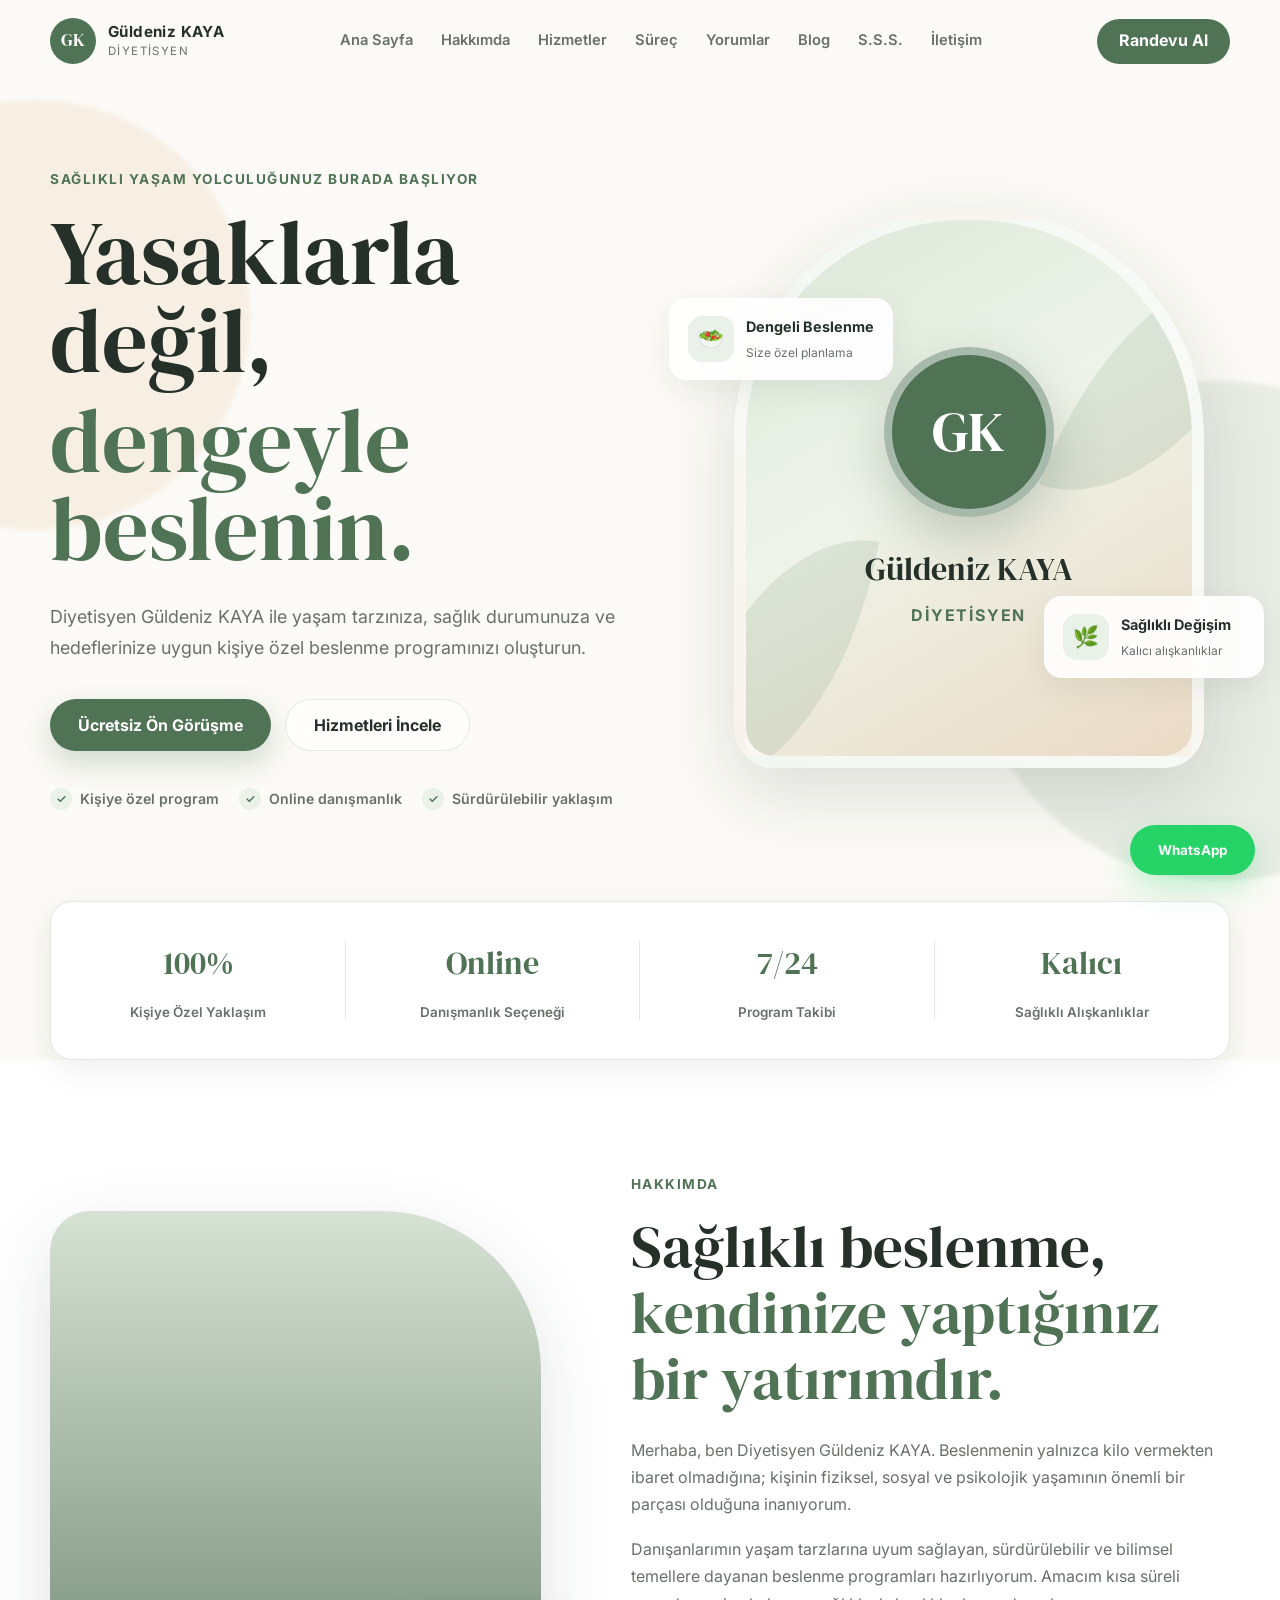
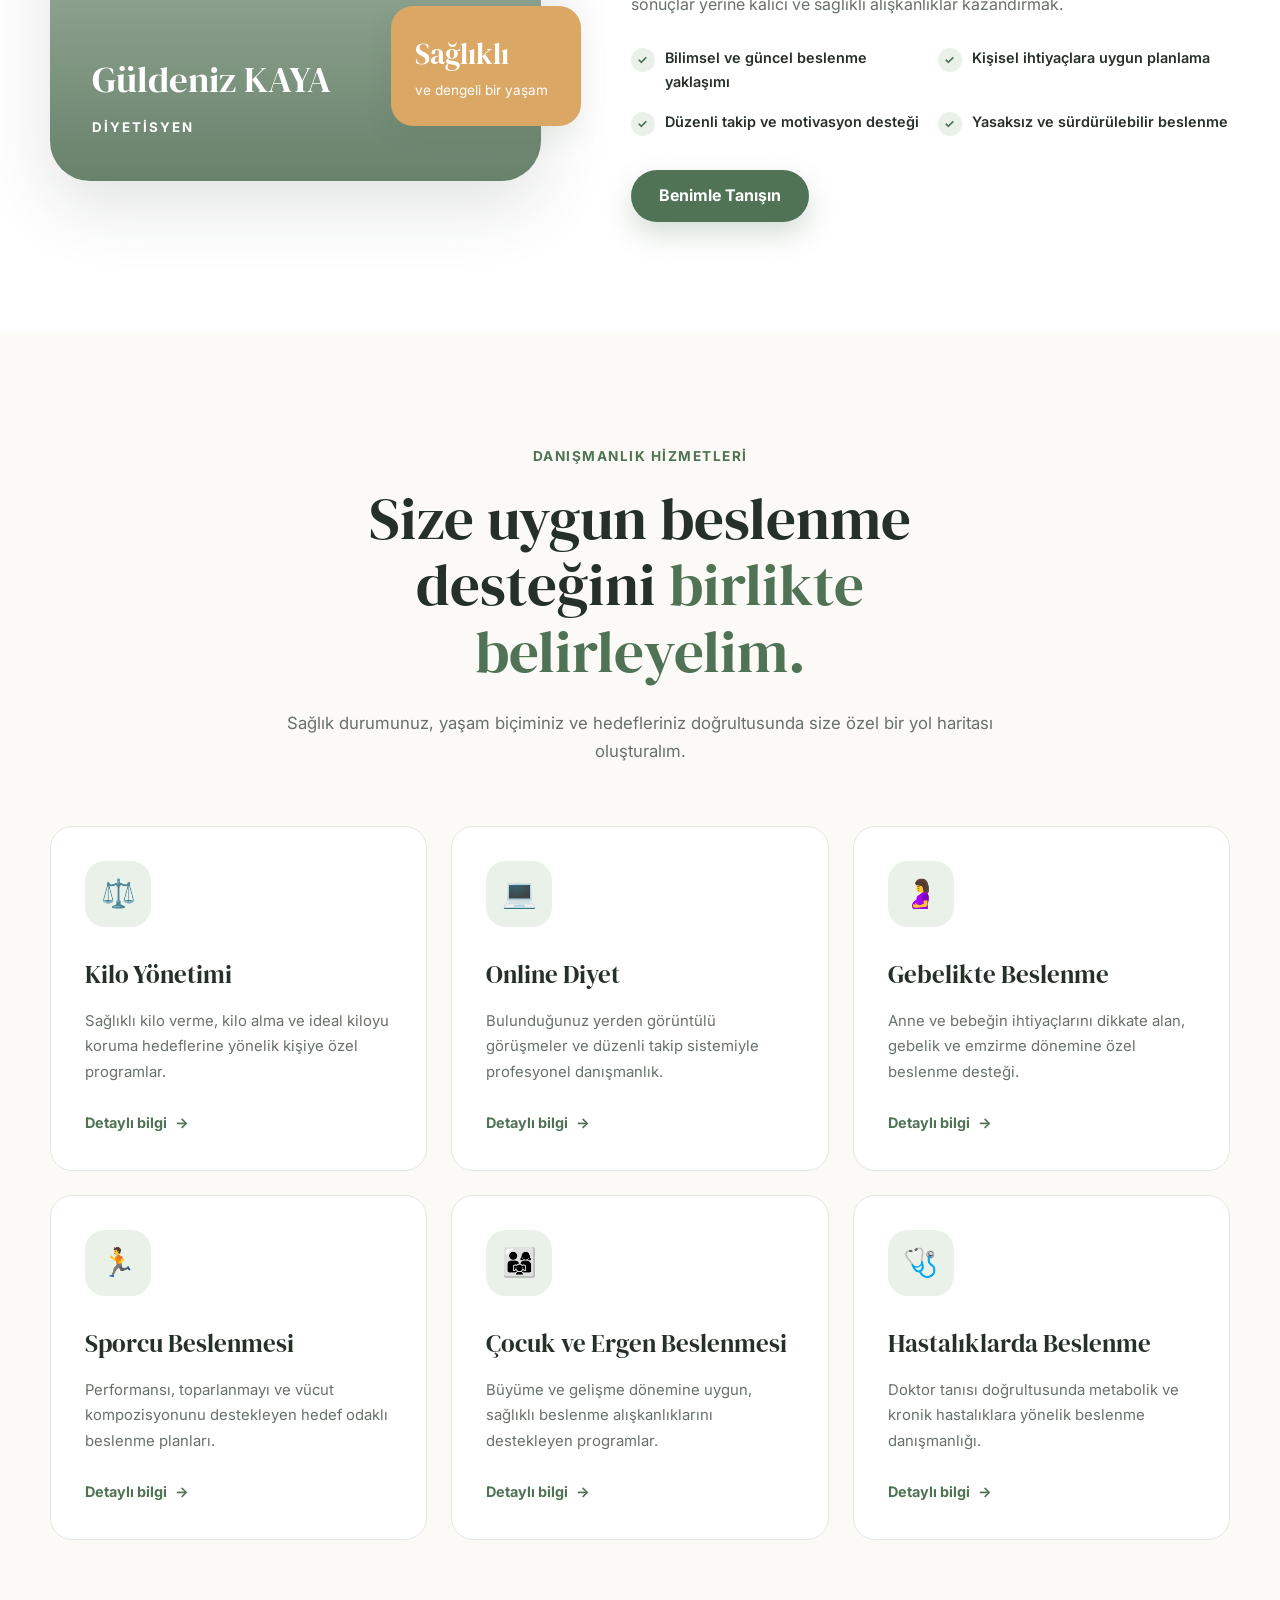
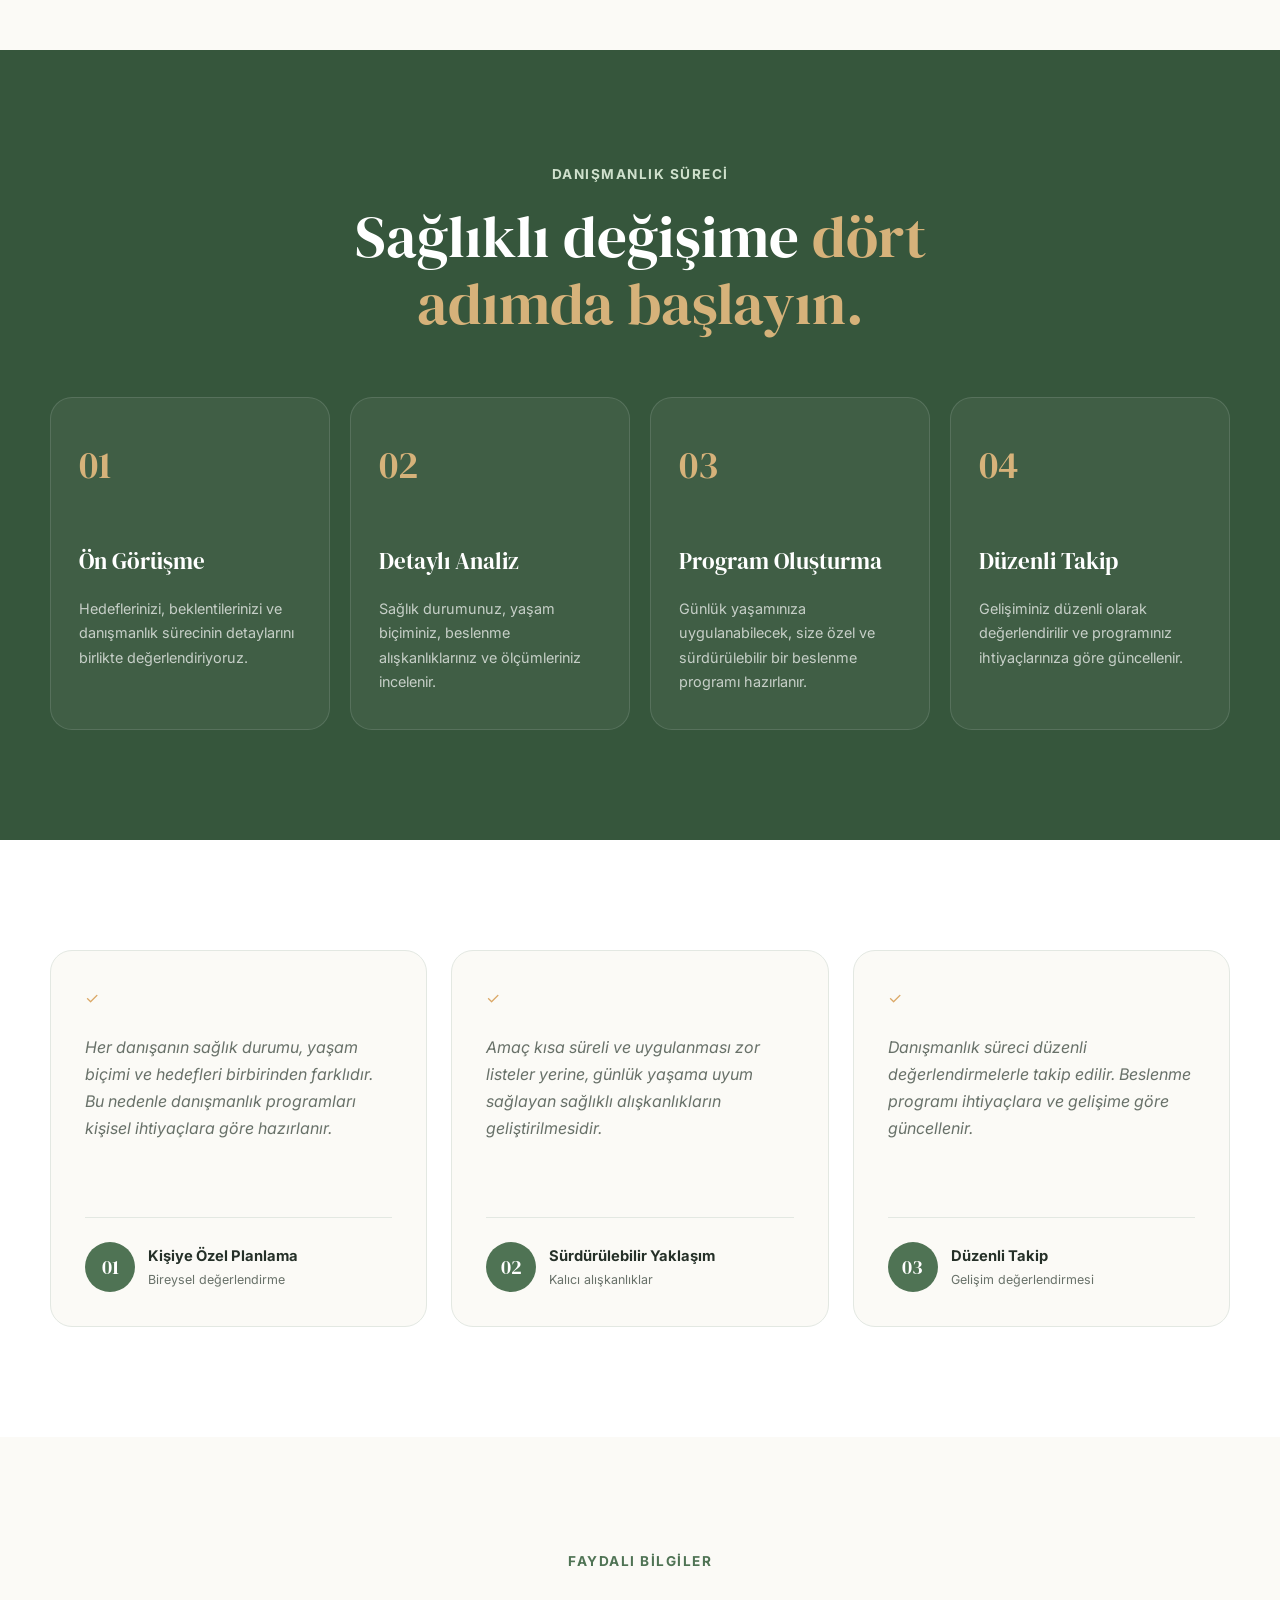
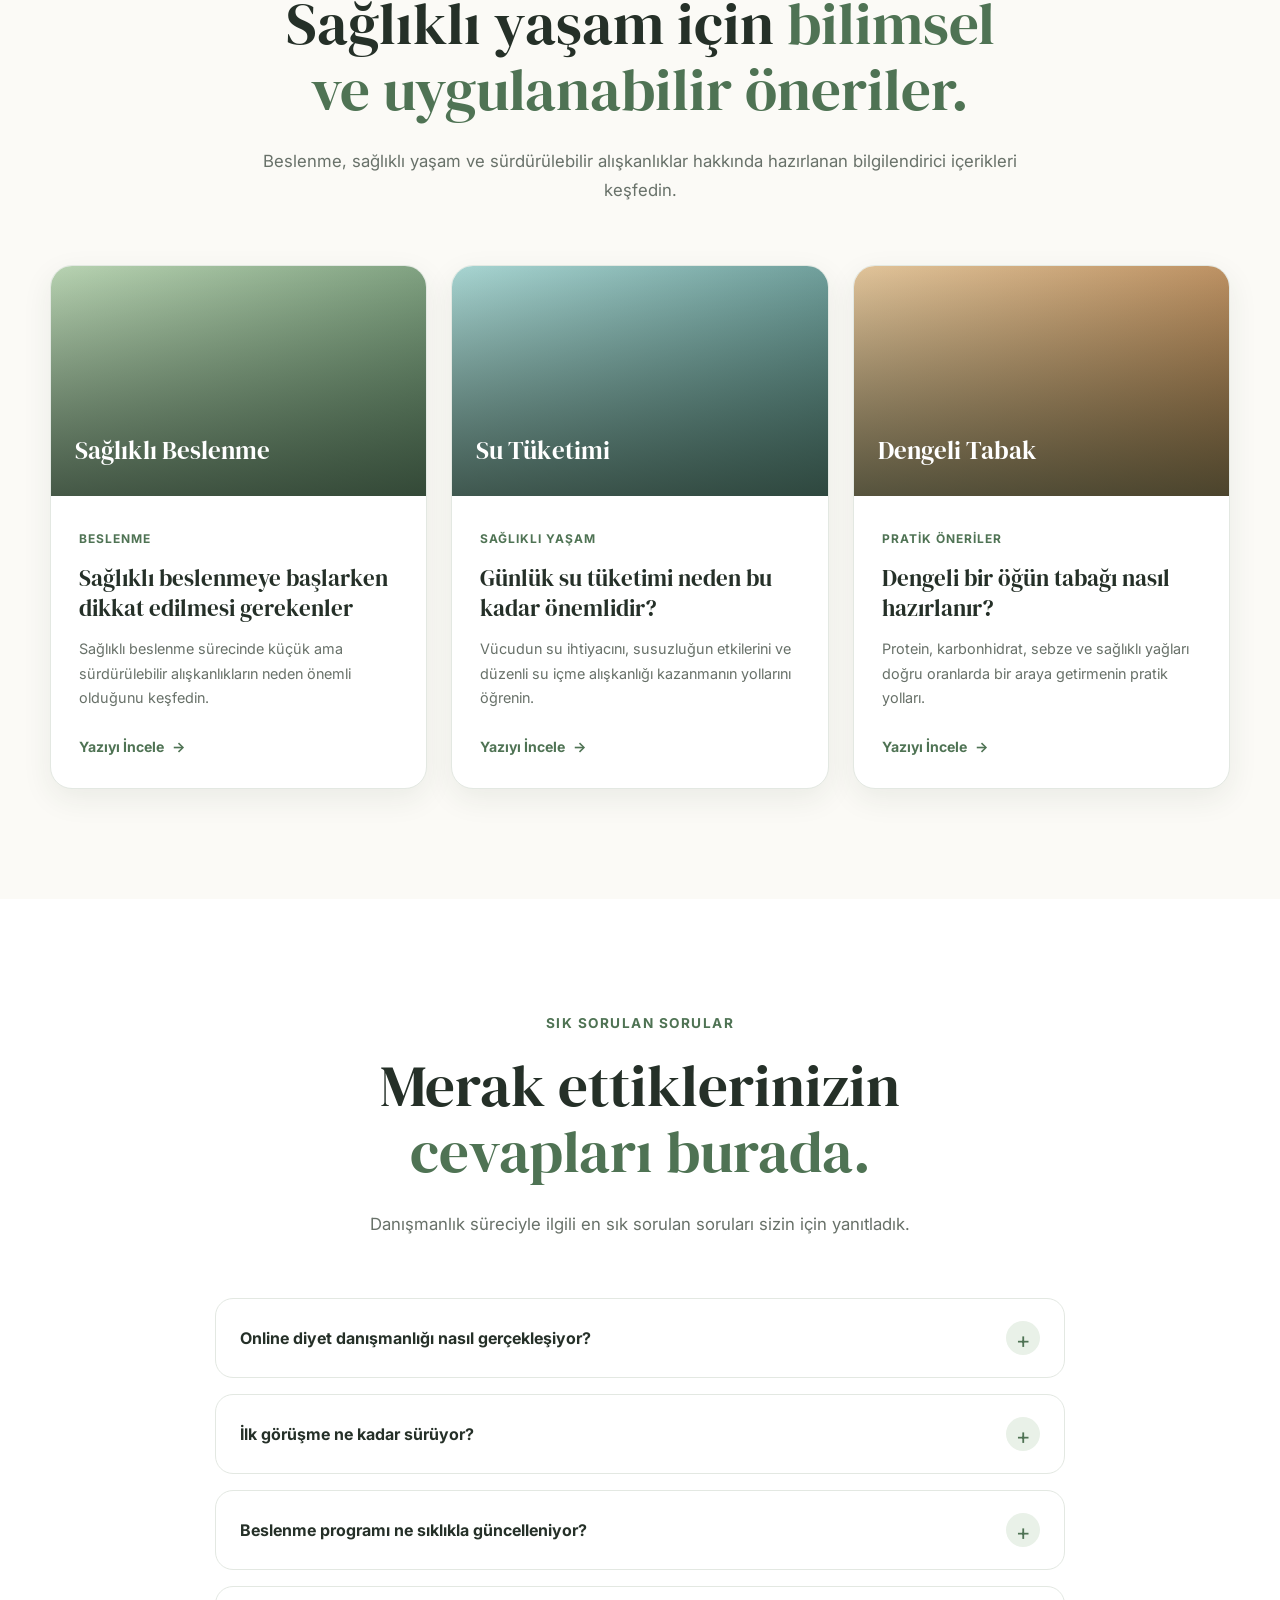
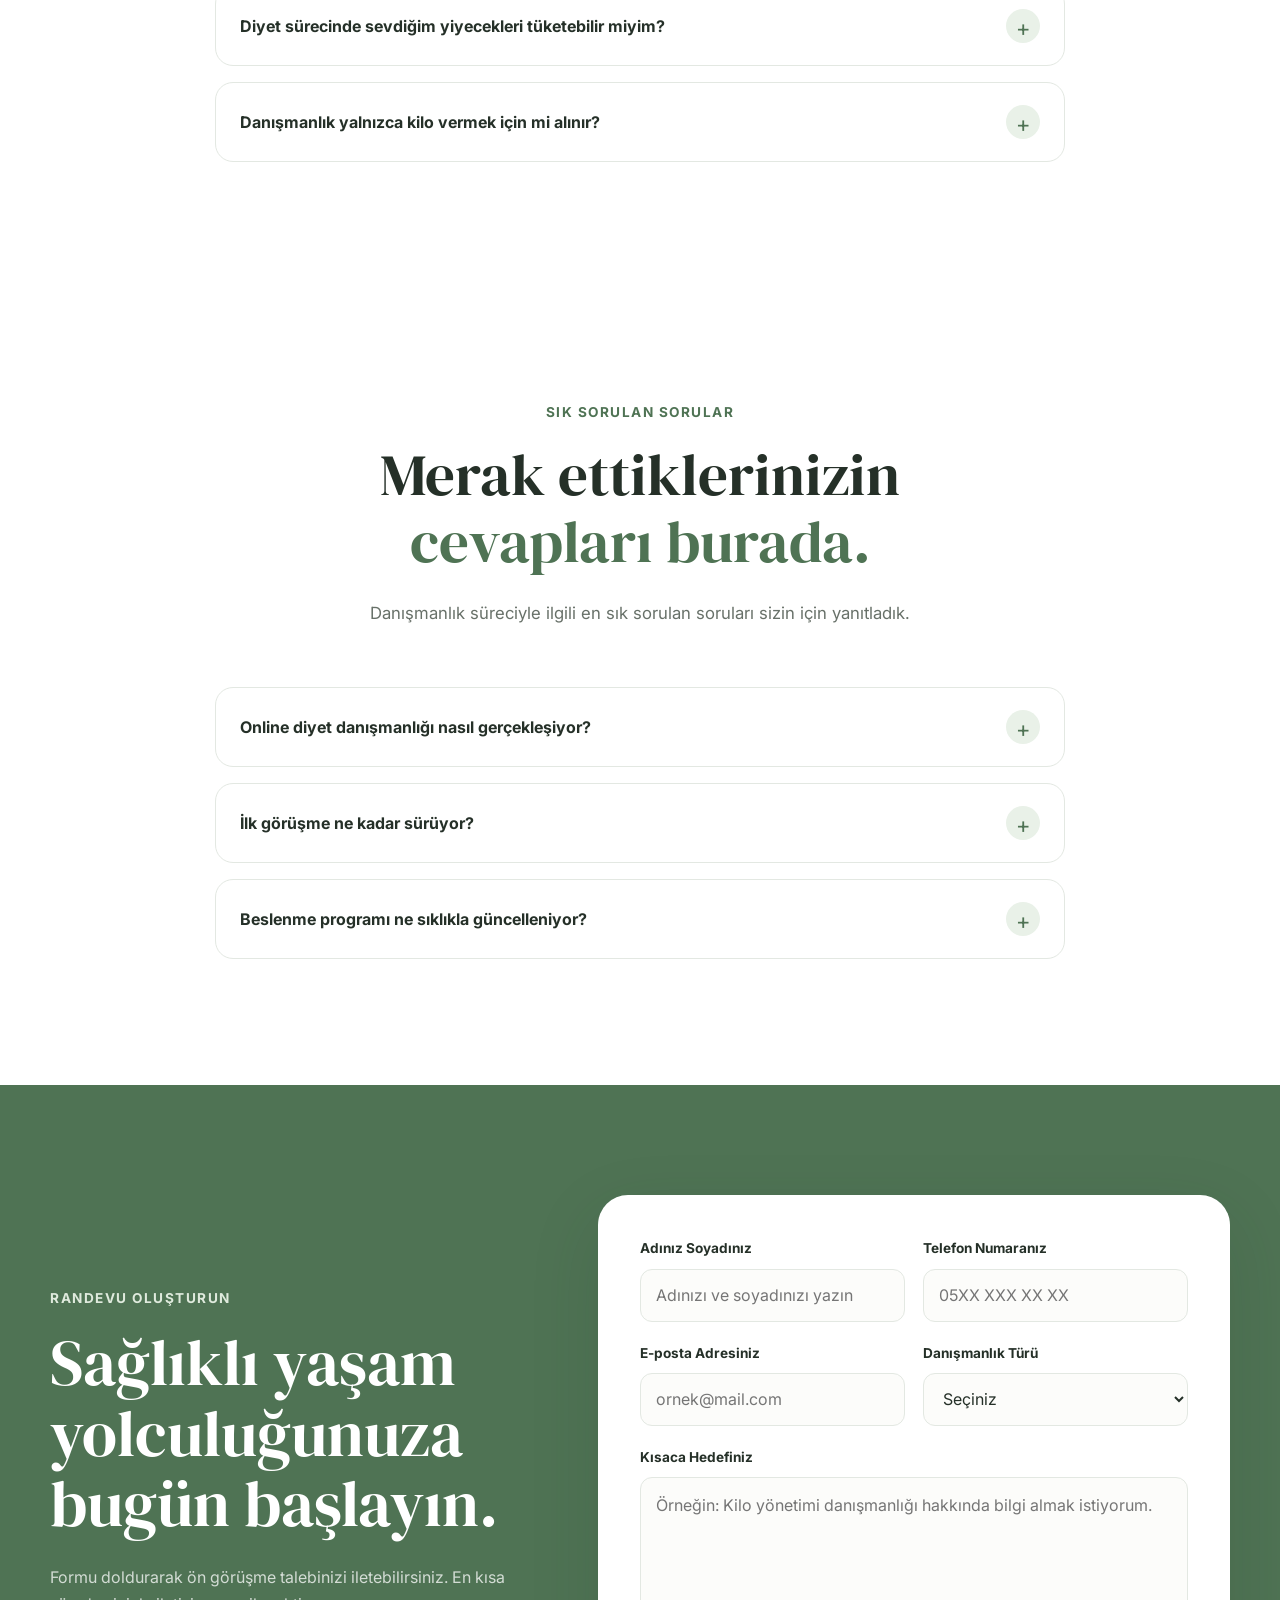
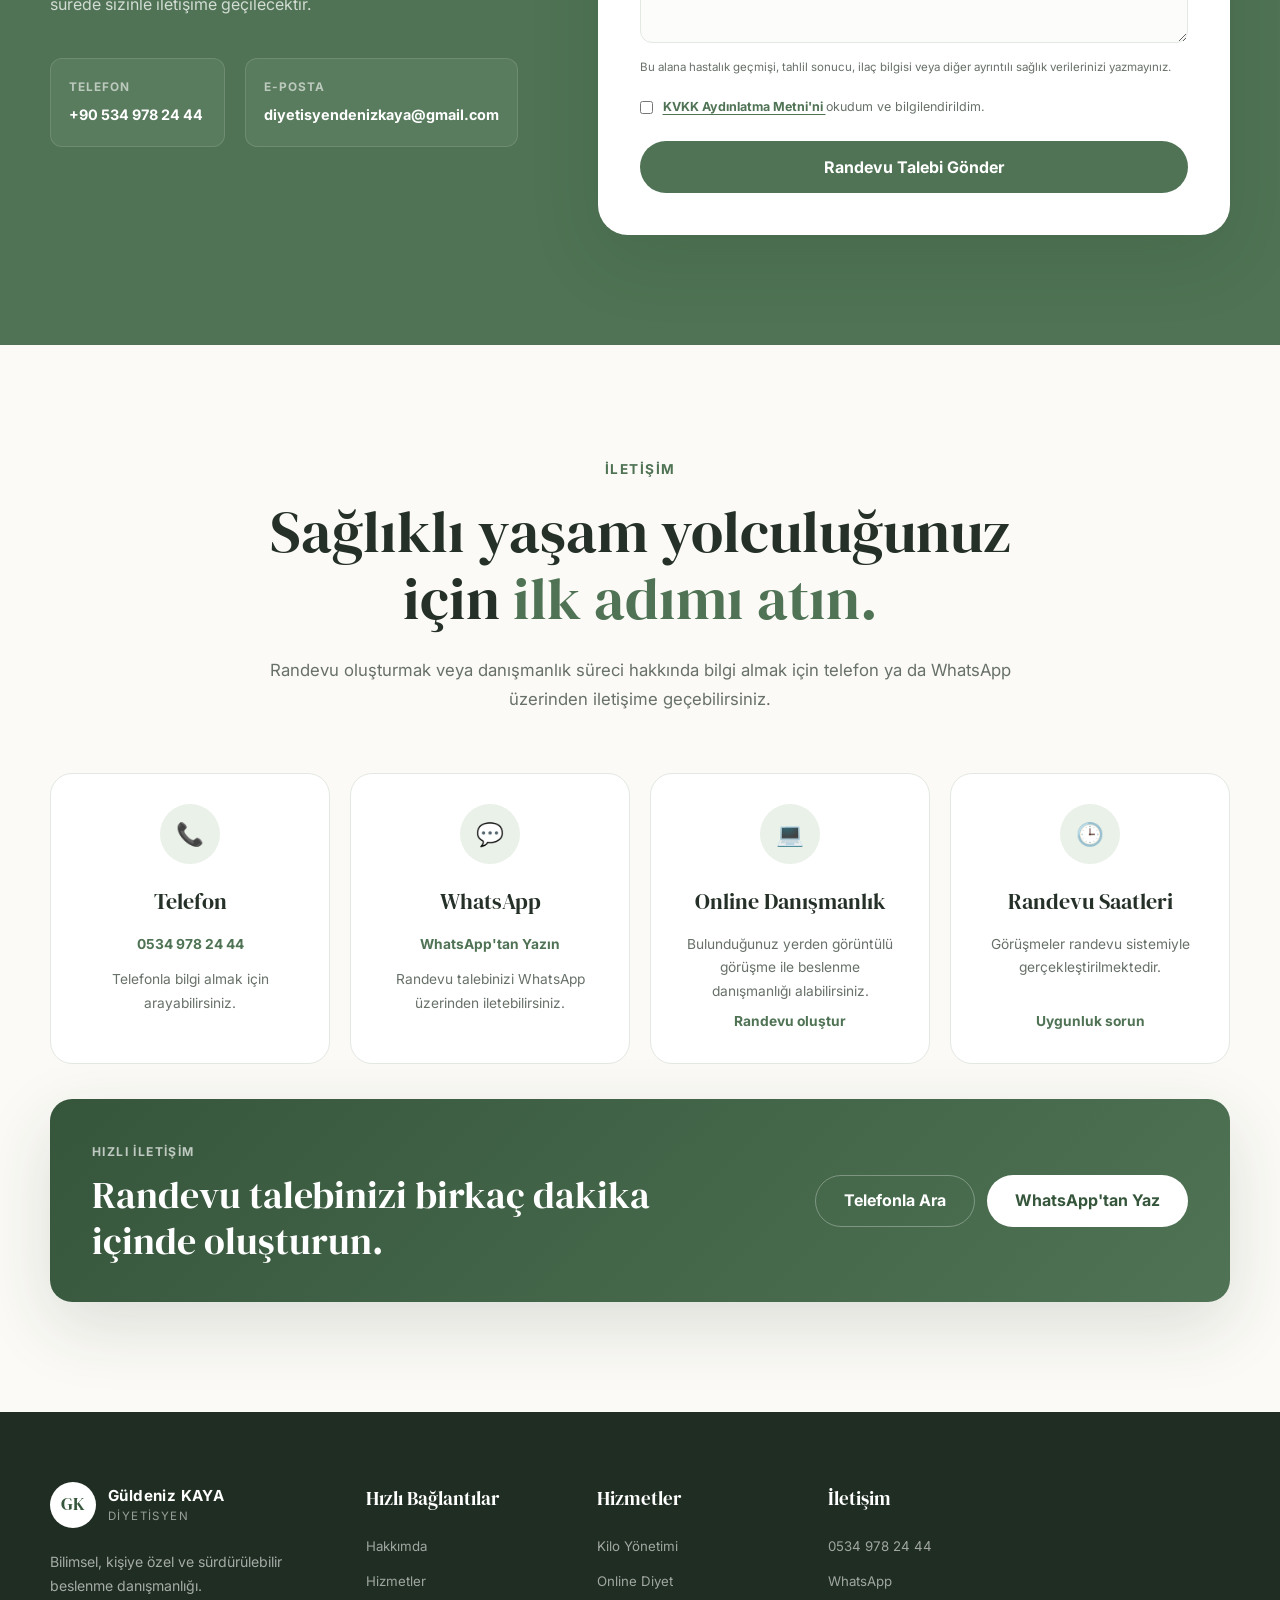
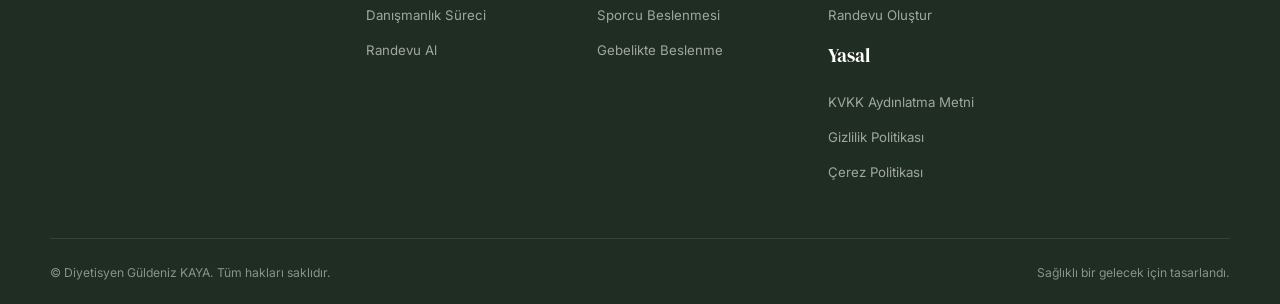
==== commit 5eff4b39: "Add files via upload" ====
--- a/index.html
+++ b/index.html
@@ -512,76 +512,65 @@
         <section class="section testimonials" id="yorumlar">
             <div class="container">
 
-                <div class="section-heading">
-                    <span class="section-label">Danışan Deneyimleri</span>
-
-                    <h2 class="section-title">
-                        Sağlıklı değişimin
-                        <span>ilham veren hikâyeleri.</span>
-                    </h2>
-                </div>
-
                 <div class="testimonials-grid">
 
-                    <article class="testimonial-card">
-                        <div class="stars">★★★★★</div>
-
-                        <p>
-                            “Yasaklarla dolu bir liste yerine günlük hayatıma
-                            uyum sağlayan bir düzen oluşturduk. Kendimi hem
-                            fiziksel hem de zihinsel olarak çok daha iyi
-                            hissediyorum.”
-                        </p>
-
-                        <div class="testimonial-person">
-                            <div class="person-avatar">A</div>
-
-                            <div>
-                                <strong>Ayşe Hanım</strong>
-                                <span>Kilo yönetimi danışanı</span>
-                            </div>
-                        </div>
-                    </article>
-
-                    <article class="testimonial-card">
-                        <div class="stars">★★★★★</div>
-
-                        <p>
-                            “Online görüşmeler oldukça verimliydi. Düzenli
-                            takip ve motivasyon desteği sayesinde sağlıklı
-                            beslenmeyi hayatımın bir parçası haline getirdim.”
-                        </p>
-
-                        <div class="testimonial-person">
-                            <div class="person-avatar">M</div>
-
-                            <div>
-                                <strong>Mehmet Bey</strong>
-                                <span>Online danışmanlık</span>
-                            </div>
-                        </div>
-                    </article>
-
-                    <article class="testimonial-card">
-                        <div class="stars">★★★★★</div>
-
-                        <p>
-                            “Her öğünde ne yiyeceğimi düşünmek yerine doğru
-                            tercihler yapmayı öğrendim. Süreç boyunca kendimi
-                            anlaşılmış ve desteklenmiş hissettim.”
-                        </p>
-
-                        <div class="testimonial-person">
-                            <div class="person-avatar">E</div>
-
-                            <div>
-                                <strong>Elif Hanım</strong>
-                                <span>Sağlıklı beslenme danışanı</span>
-                            </div>
-                        </div>
-                    </article>
-
-                </div>
+    <article class="testimonial-card">
+        <div class="stars">✓</div>
+
+        <p>
+            Her danışanın sağlık durumu, yaşam biçimi ve hedefleri
+            birbirinden farklıdır. Bu nedenle danışmanlık programları
+            kişisel ihtiyaçlara göre hazırlanır.
+        </p>
+
+        <div class="testimonial-person">
+            <div class="person-avatar">01</div>
+
+            <div>
+                <strong>Kişiye Özel Planlama</strong>
+                <span>Bireysel değerlendirme</span>
+            </div>
+        </div>
+    </article>
+
+    <article class="testimonial-card">
+        <div class="stars">✓</div>
+
+        <p>
+            Amaç kısa süreli ve uygulanması zor listeler yerine,
+            günlük yaşama uyum sağlayan sağlıklı alışkanlıkların
+            geliştirilmesidir.
+        </p>
+
+        <div class="testimonial-person">
+            <div class="person-avatar">02</div>
+
+            <div>
+                <strong>Sürdürülebilir Yaklaşım</strong>
+                <span>Kalıcı alışkanlıklar</span>
+            </div>
+        </div>
+    </article>
+
+    <article class="testimonial-card">
+        <div class="stars">✓</div>
+
+        <p>
+            Danışmanlık süreci düzenli değerlendirmelerle takip edilir.
+            Beslenme programı ihtiyaçlara ve gelişime göre güncellenir.
+        </p>
+
+        <div class="testimonial-person">
+            <div class="person-avatar">03</div>
+
+            <div>
+                <strong>Düzenli Takip</strong>
+                <span>Gelişim değerlendirmesi</span>
+            </div>
+        </div>
+    </article>
+
+</div>
             </div>
         </section>
         <!-- Blog ve Faydalı Bilgiler -->
